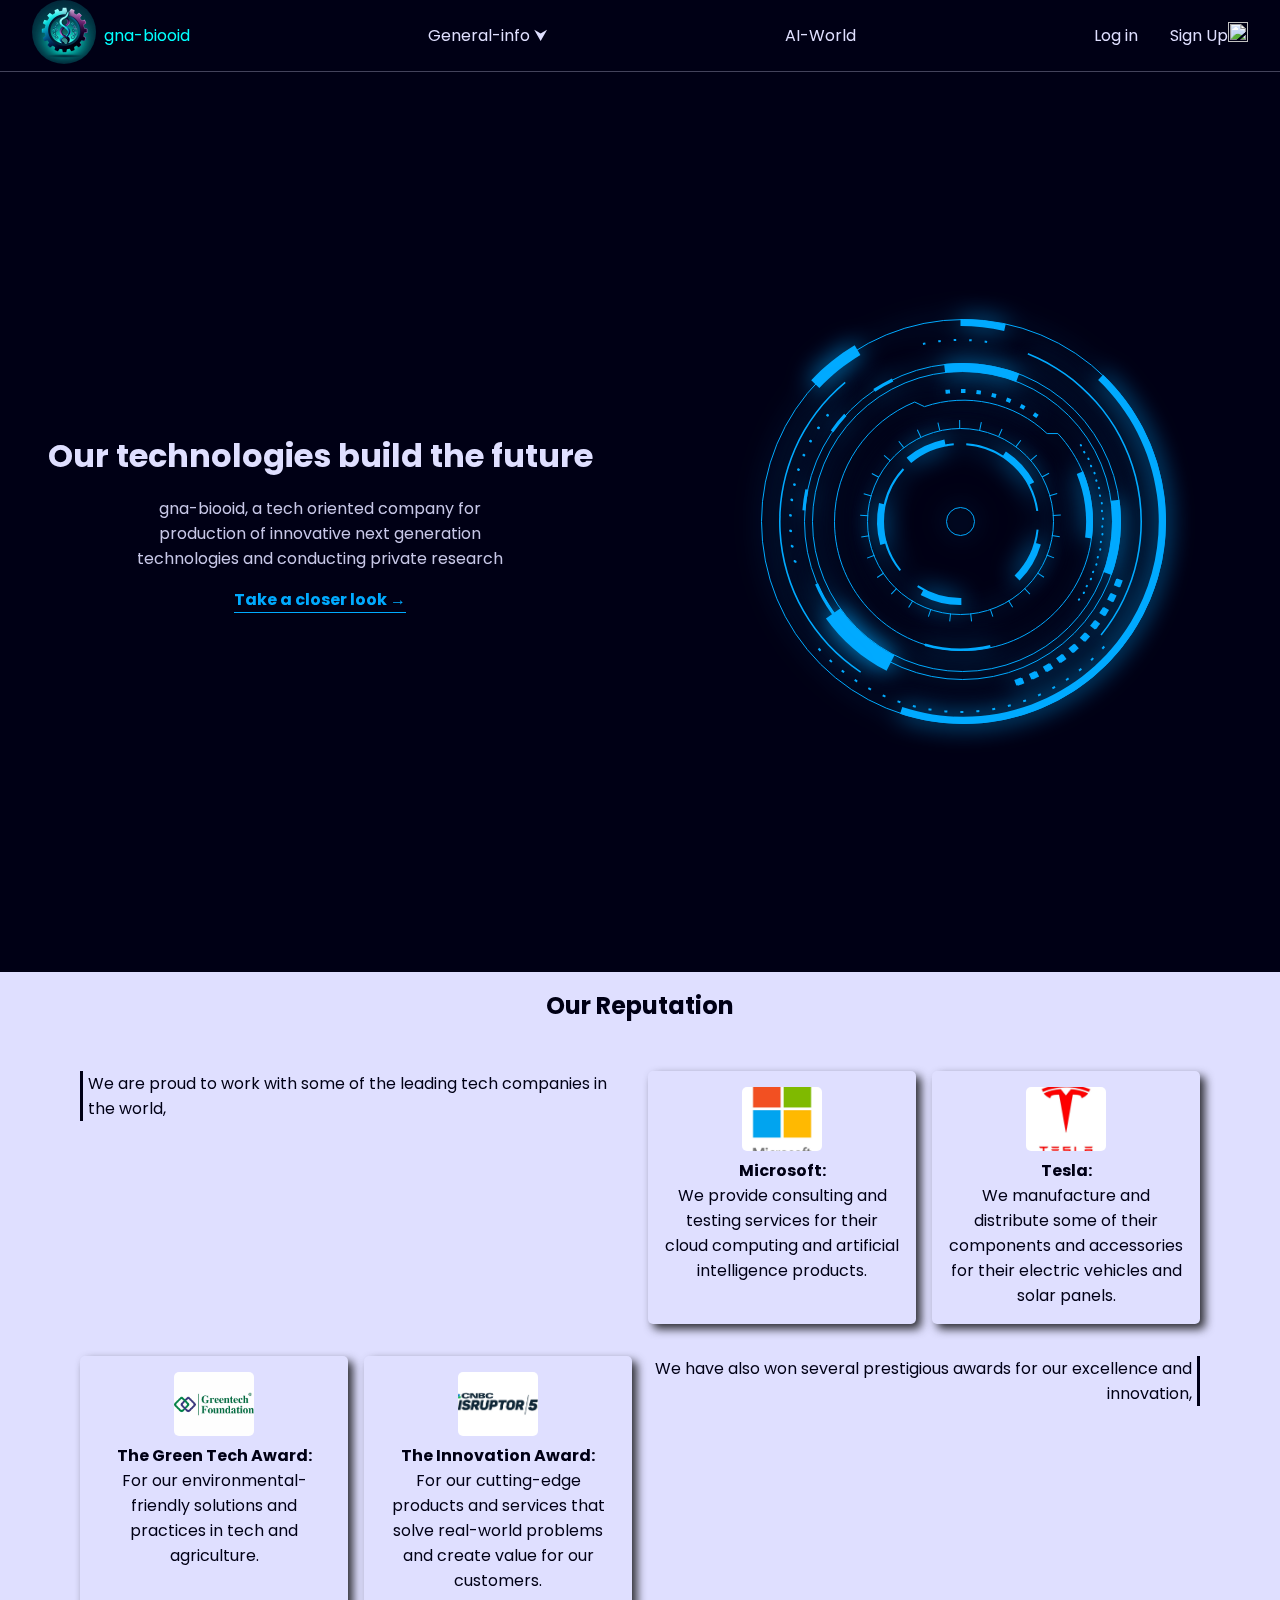
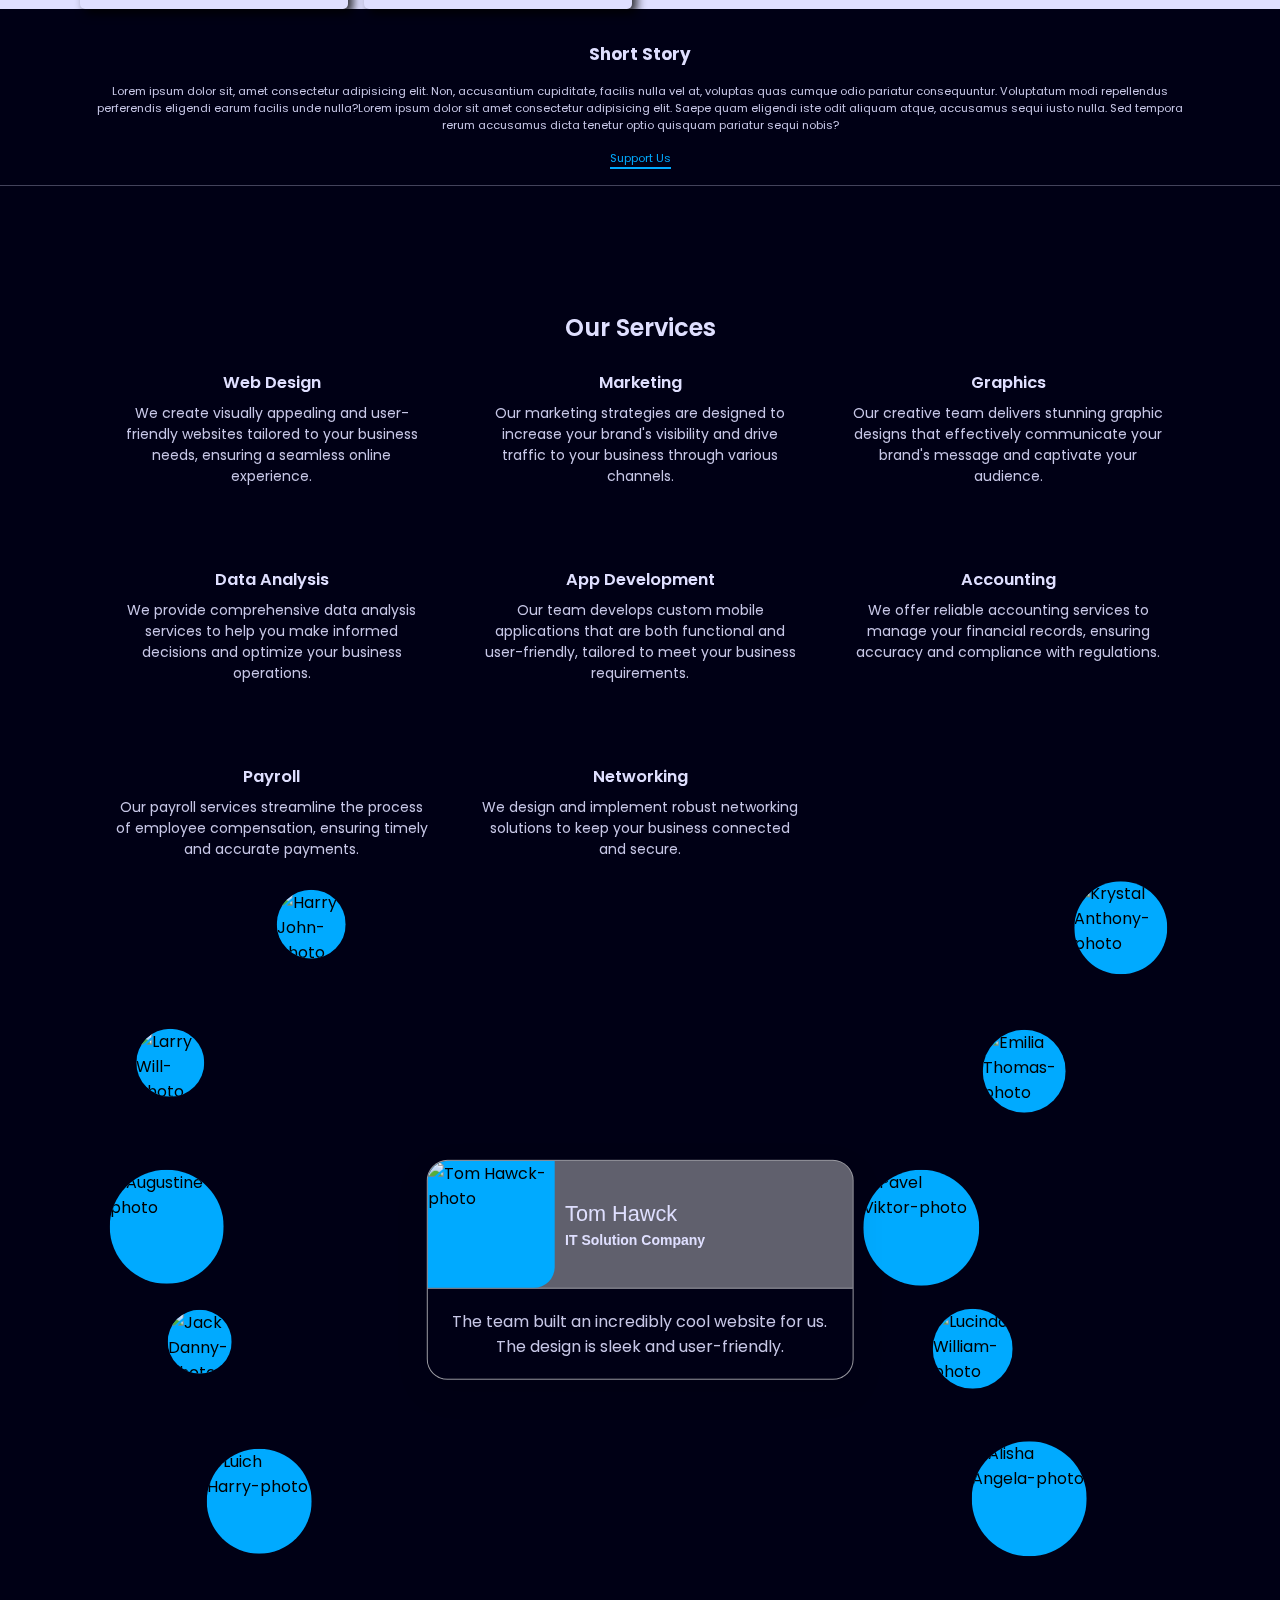
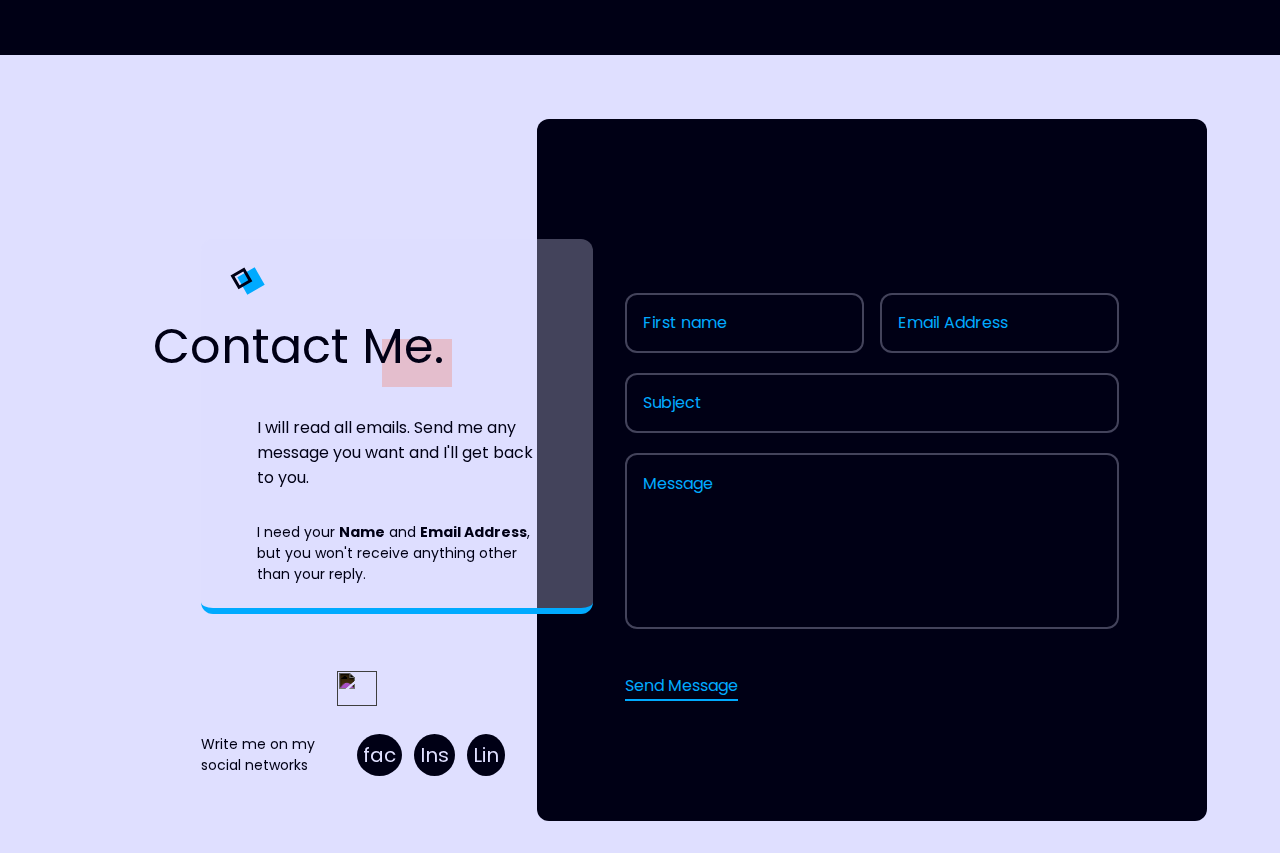
==== frontEnd/mainSection/index.html @ f303644c "Changes folder structure and improve UI" ====
<!DOCTYPE html>
<html lang="en">
  <head>
    <meta charset="UTF-8" />
    <meta name="viewport" content="width=device-width, initial-scale=1.0" />
    <title>gna-biooid</title>

    <link rel="stylesheet" href="main.css" />
    <link rel="stylesheet" href="./css/navBar.css" />
    <link rel="stylesheet" href="./css/secondNav.css" />
    <link rel="stylesheet" href="./css/heroSection.css" />
    <link rel="stylesheet" href="./css/services.css" />
    <link rel="stylesheet" href="./css/contact.css" />

    <link rel="preconnect" href="https://fonts.googleapis.com" />
    <link rel="preconnect" href="https://fonts.gstatic.com" crossorigin />
    <link
      href="https://fonts.googleapis.com/css2?family=Poppins:ital,wght@0,100;0,200;0,300;0,400;0,500;0,600;0,700;0,800;0,900;1,100;1,200;1,300;1,400;1,500;1,600;1,700;1,800;1,900&display=swap"
      rel="stylesheet"
    />
    <script
      src="https://kit.fontawesome.com/4a84b69586.js"
      crossorigin="anonymous"
    ></script>

    <script
      type="text/javascript"
      src="https://cdn.jsdelivr.net/npm/@emailjs/browser@4/dist/email.min.js"
    ></script>
    <script type="text/javascript">
      (function () {
        emailjs.init({
          publicKey: "9g6BLN4821AR6_IYg",
        });
      })();
    </script>
  </head>

  <body>
    <header id="header-container">
      <div class="xi-logo-container">
        <a href="#">
          <img src="images/xi-biooid.jpg" alt="logo" />
        </a>
        <span>gna-biooid</span>
      </div>

      <nav class="main-nav">
        <ul>
          <li class="main-menu">
            <a href="#">General-info &#11167;</a>
            <ul class="sub-menu">
              <li><a href="#">Submenu 1</a></li>
              <li><a href="#">Submenu 2</a></li>
              <li><a href="#">Submenu 3</a></li>
            </ul>
          </li>
        </ul>
      </nav>
      <nav>
        <ul>
          <li><a href="../aiSection/ai.html">AI-World</a></li>
        </ul>
      </nav>

      <div class="header-form">
        <ul>
          <li><a href="">Log in</a></li>
          <li><a href="">Sign Up</a></li>
        </ul>
        <div><img src="" alt="" /></div>
      </div>
    </header>

    <header id="mobile-header-container">
      <div id="overlay">
        <div class="mobile-form">
          <a href="#">Log in</a>
          <a href="#">Sign up</a>
        </div>
        <div class="mobile-menu">
          <a href="#">Link3</a>
          <a href="#">Link4</a>
          <a href="#">Link4</a>
          <a href="#">Link4</a>
          <a href="#">Link4</a>
        </div>
      </div>
      <div class="nav">
        <div class="xi-logo-container">
          <a href="#">
            <img src="images/xi-biooid.jpg" alt="logo" />
          </a>
          <span>gna-biooid</span>
        </div>
        <div id="hamburger">
          <div></div>
        </div>
      </div>
    </header>

    <main id="main-container">
      <section class="hero-section">
        <section class="hero-text-content">
          <h1>Our technologies <span>build</span> the future</h1>
          <p>
            <span>gna-biooid,</span> a tech oriented company for production of
            innovative next generation technologies and conducting private
            research
          </p>
          <a href="">Take a closer look &#8594;</a>
        </section>
        <div class="hero-svg-container">
          <div class="svg-frame">
            <!--base-->
            <svg class="first-svg">
              <g id="big-outter">
                <g id="squares">
                  <path
                    id="Ellipse 25"
                    d="M383.931 285.267C374.922 309.242 360.656 330.88 342.188 348.583C323.72 366.285 301.522 379.599 277.234 387.541L277 386.821C301.181 378.915 323.28 365.659 341.667 348.035C360.053 330.411 374.255 308.869 383.225 285L383.931 285.267Z"
                    stroke="#00AAFF"
                    stroke-width="6"
                    stroke-linecap="square"
                    stroke-dasharray="1 15"
                  />
                </g>
                <g id="bottom-dots">
                  <path
                    id="Ellipse 22"
                    d="M368.63 350.215C350.6 370.742 328.367 387.15 303.437 398.328C278.508 409.505 251.466 415.189 224.146 414.995C196.827 414.801 169.868 408.733 145.1 397.202C120.332 385.672 98.3341 368.949 80.5984 348.168"
                    stroke="#00AAFF"
                    stroke-width="2"
                    stroke-linecap="square"
                    stroke-dasharray="1 15"
                  />
                  <path
                    id="Ellipse 21"
                    d="M345.779 148.085C360.806 171.738 368.526 199.298 367.972 227.315C367.419 255.333 358.616 282.566 342.666 305.607L342.147 305.248C358.027 282.309 366.79 255.197 367.341 227.303C367.893 199.409 360.207 171.972 345.246 148.423L345.779 148.085Z"
                    stroke="#00AAFF"
                    stroke-width="2"
                    stroke-linecap="round"
                    stroke-linejoin="round"
                    stroke-dasharray="0.5 15"
                  />
                </g>
                <g id="top-dots">
                  <path
                    id="Ellipse 20"
                    d="M92.4362 117.897C75.3686 139.201 63.6658 164.291 58.3117 191.059C52.9576 217.826 54.1089 245.488 61.6686 271.718L62.394 271.509C54.8677 245.395 53.7216 217.856 59.0519 191.207C64.3823 164.558 76.0333 139.578 93.0253 118.369L92.4362 117.897Z"
                    stroke="#00AAFF"
                    stroke-width="2"
                    stroke-linecap="round"
                    stroke-linejoin="round"
                    stroke-dasharray="0.5 15"
                  />
                  <path
                    id="Ellipse 23"
                    d="M251.126 44.8182C226.015 41.2368 200.432 42.9587 176.027 49.8728"
                    stroke="#00AAFF"
                    stroke-width="2"
                    stroke-linecap="square"
                    stroke-dasharray="0.5 15"
                  />
                  <path
                    id="Ellipse 24"
                    d="M300.89 118.301C274.736 99.5021 242.549 91.1476 210.597 94.8638"
                    stroke="#00AAFF"
                    stroke-width="4"
                    stroke-linecap="square"
                    stroke-dasharray="0.5 15"
                  />
                </g>
                <g id="Ellipse 12">
                  <mask id="path-20-inside-6_115_2" fill="white">
                    <path
                      d="M225.5 22C240.73 22 255.911 23.7181 270.755 27.1217L269.171 34.0299C254.846 30.7455 240.197 29.0875 225.5 29.0875L225.5 22Z"
                    />
                  </mask>
                  <path
                    d="M225.5 22C240.73 22 255.911 23.7181 270.755 27.1217L269.171 34.0299C254.846 30.7455 240.197 29.0875 225.5 29.0875L225.5 22Z"
                    stroke="#00AAFF"
                    stroke-width="8"
                    mask="url(#path-20-inside-6_115_2)"
                  />
                </g>
                <g id="Ellipse 11">
                  <mask id="path-21-inside-7_115_2" fill="white">
                    <path
                      d="M76.2195 83.2711C89.0537 69.7053 103.677 57.9521 119.686 48.3363L125.449 57.9312C110.312 67.0233 96.4854 78.1363 84.3502 90.9633L76.2195 83.2711Z"
                    />
                  </mask>
                  <path
                    d="M76.2195 83.2711C89.0537 69.7053 103.677 57.9521 119.686 48.3363L125.449 57.9312C110.312 67.0233 96.4854 78.1363 84.3502 90.9633L76.2195 83.2711Z"
                    fill="#00AAFF"
                    stroke="#00AAFF"
                    stroke-width="8"
                    mask="url(#path-21-inside-7_115_2)"
                  />
                </g>
              </g>
              <circle
                id="base"
                cx="228.5"
                cy="224.5"
                r="202"
                stroke="#00AAFF"
              />
              <mask id="path-2-inside-1_115_2" fill="white">
                <path
                  d="M165.046 416.801C208.726 431.214 256.011 430.328 299.119 414.287C342.228 398.247 378.591 368.008 402.224 328.548C425.858 289.088 435.354 242.758 429.149 197.183C422.944 151.607 401.408 109.502 368.086 77.7961L363.102 83.0341C395.235 113.608 416.001 154.21 421.985 198.158C427.968 242.106 418.811 286.782 396.022 324.833C373.232 362.884 338.167 392.043 296.598 407.511C255.028 422.979 209.432 423.834 167.312 409.935L165.046 416.801Z"
                />
              </mask>
              <path
                d="M165.046 416.801C208.726 431.214 256.011 430.328 299.119 414.287C342.228 398.247 378.591 368.008 402.224 328.548C425.858 289.088 435.354 242.758 429.149 197.183C422.944 151.607 401.408 109.502 368.086 77.7961L363.102 83.0341C395.235 113.608 416.001 154.21 421.985 198.158C427.968 242.106 418.811 286.782 396.022 324.833C373.232 362.884 338.167 392.043 296.598 407.511C255.028 422.979 209.432 423.834 167.312 409.935L165.046 416.801Z"
                stroke="#00AAFF"
                stroke-width="8"
                mask="url(#path-2-inside-1_115_2)"
              />
            </svg>

            <!--big centro-->
            <svg class="second-svg">
              <g id="big-centro">
                <circle
                  id="Ellipse 19"
                  cx="227.5"
                  cy="224.5"
                  r="158"
                  stroke="#00AAFF"
                />
                <g id="Ellipse 29">
                  <mask id="path-23-inside-8_115_2" fill="white">
                    <path
                      d="M70.3243 192.208C68.873 199.183 67.8935 206.247 67.3925 213.352L70.5546 213.575C71.0456 206.612 72.0055 199.689 73.4278 192.854L70.3243 192.208Z"
                    />
                  </mask>
                  <path
                    d="M70.3243 192.208C68.873 199.183 67.8935 206.247 67.3925 213.352L70.5546 213.575C71.0456 206.612 72.0055 199.689 73.4278 192.854L70.3243 192.208Z"
                    stroke="#00AAFF"
                    stroke-width="4"
                    mask="url(#path-23-inside-8_115_2)"
                  />
                </g>
                <g id="Ellipse 48">
                  <mask id="path-24-inside-9_115_2" fill="white">
                    <path
                      d="M109.166 116.849C104.328 122.078 99.8478 127.626 95.756 133.457L98.3509 135.278C102.361 129.564 106.751 124.126 111.493 119.002L109.166 116.849Z"
                    />
                  </mask>
                  <path
                    d="M109.166 116.849C104.328 122.078 99.8478 127.626 95.756 133.457L98.3509 135.278C102.361 129.564 106.751 124.126 111.493 119.002L109.166 116.849Z"
                    stroke="#00AAFF"
                    stroke-width="4"
                    mask="url(#path-24-inside-9_115_2)"
                  />
                </g>
                <g id="Ellipse 49">
                  <mask id="path-25-inside-10_115_2" fill="white">
                    <path
                      d="M156.914 81.6077C150.492 84.6902 144.285 88.2021 138.335 92.1196L140.079 94.7672C145.909 90.9281 151.992 87.4864 158.286 84.4655L156.914 81.6077Z"
                    />
                  </mask>
                  <path
                    d="M156.914 81.6077C150.492 84.6902 144.285 88.2021 138.335 92.1196L140.079 94.7672C145.909 90.9281 151.992 87.4864 158.286 84.4655L156.914 81.6077Z"
                    stroke="#00AAFF"
                    stroke-width="4"
                    mask="url(#path-25-inside-10_115_2)"
                  />
                </g>
                <g id="Ellipse 30">
                  <mask id="path-26-inside-11_115_2" fill="white">
                    <path
                      d="M80.0639 287.513C88.7706 307.608 101.547 325.681 117.588 340.592L119.747 338.27C104.026 323.658 91.5052 305.946 82.9726 286.252L80.0639 287.513Z"
                    />
                  </mask>
                  <path
                    d="M80.0639 287.513C88.7706 307.608 101.547 325.681 117.588 340.592L119.747 338.27C104.026 323.658 91.5052 305.946 82.9726 286.252L80.0639 287.513Z"
                    stroke="#00AAFF"
                    stroke-width="4"
                    mask="url(#path-26-inside-11_115_2)"
                  />
                </g>
                <g id="Ellipse 38">
                  <mask id="path-27-inside-12_115_2" fill="white">
                    <path
                      d="M284.312 76.5318C260.377 67.3417 234.569 64.0954 209.103 67.0713L210.125 75.8204C234.176 73.0099 258.55 76.0758 281.155 84.7552L284.312 76.5318Z"
                    />
                  </mask>
                  <path
                    d="M284.312 76.5318C260.377 67.3417 234.569 64.0954 209.103 67.0713L210.125 75.8204C234.176 73.0099 258.55 76.0758 281.155 84.7552L284.312 76.5318Z"
                    fill="#00AAFF"
                    stroke="#00AAFF"
                    stroke-width="4"
                    mask="url(#path-27-inside-12_115_2)"
                  />
                </g>
                <g id="Ellipse 46">
                  <mask id="path-28-inside-13_115_2" fill="white">
                    <path
                      d="M376.684 278.04C385.344 253.908 388.021 228.035 384.485 202.64L375.761 203.855C379.1 227.838 376.572 252.273 368.393 275.064L376.684 278.04Z"
                    />
                  </mask>
                  <path
                    d="M376.684 278.04C385.344 253.908 388.021 228.035 384.485 202.64L375.761 203.855C379.1 227.838 376.572 252.273 368.393 275.064L376.684 278.04Z"
                    fill="#00AAFF"
                    stroke="#00AAFF"
                    stroke-width="4"
                    mask="url(#path-28-inside-13_115_2)"
                  />
                </g>
                <g id="Ellipse 47">
                  <mask id="path-29-inside-14_115_2" fill="white">
                    <path
                      d="M90.923 321.469C106.609 343.562 127.42 361.52 151.572 373.802L159.476 358.26C137.838 347.256 119.194 331.168 105.141 311.375L90.923 321.469Z"
                    />
                  </mask>
                  <path
                    d="M90.923 321.469C106.609 343.562 127.42 361.52 151.572 373.802L159.476 358.26C137.838 347.256 119.194 331.168 105.141 311.375L90.923 321.469Z"
                    fill="#00AAFF"
                    stroke="#00AAFF"
                    stroke-width="4"
                    mask="url(#path-29-inside-14_115_2)"
                  />
                </g>
                <circle
                  id="Ellipse 44"
                  cx="227.5"
                  cy="224.5"
                  r="150"
                  stroke="#00AAFF"
                />
              </g>
            </svg>

            <!--solo lines-->
            <svg class="third-svg">
              <g id="solo-lines">
                <g id="left-line">
                  <mask id="path-18-inside-4_115_2" fill="white">
                    <path
                      d="M109.714 84.729C87.8988 102.801 70.6164 125.728 59.2501 151.677C47.8838 177.625 42.7493 205.874 44.2574 234.162C45.7655 262.451 53.8744 289.994 67.9352 314.586C81.9959 339.179 101.618 360.139 125.231 375.789L126.101 374.477C102.693 358.963 83.2407 338.185 69.3019 313.805C55.3631 289.426 47.3245 262.122 45.8294 234.079C44.3344 206.036 49.4244 178.032 60.6921 152.308C71.9598 126.585 89.0923 103.856 110.719 85.9413L109.714 84.729Z"
                    />
                  </mask>
                  <path
                    d="M109.714 84.729C87.8988 102.801 70.6164 125.728 59.2501 151.677C47.8838 177.625 42.7493 205.874 44.2574 234.162C45.7655 262.451 53.8744 289.994 67.9352 314.586C81.9959 339.179 101.618 360.139 125.231 375.789L126.101 374.477C102.693 358.963 83.2407 338.185 69.3019 313.805C55.3631 289.426 47.3245 262.122 45.8294 234.079C44.3344 206.036 49.4244 178.032 60.6921 152.308C71.9598 126.585 89.0923 103.856 110.719 85.9413L109.714 84.729Z"
                    stroke="#00AAFF"
                    stroke-width="2"
                    mask="url(#path-18-inside-4_115_2)"
                  />
                </g>
                <g id="right-line">
                  <mask id="path-19-inside-5_115_2" fill="white">
                    <path
                      d="M293.127 56.0696C319.474 66.6482 342.971 83.2599 361.731 104.57C380.491 125.88 393.99 151.293 401.144 178.768C408.298 206.243 408.906 235.013 402.92 262.766C396.935 290.518 384.522 316.48 366.68 338.564L365.455 337.574C383.143 315.682 395.448 289.946 401.381 262.434C407.315 234.922 406.712 206.401 399.621 179.165C392.529 151.928 379.147 126.735 360.55 105.61C341.952 84.485 318.659 68.0173 292.541 57.5306L293.127 56.0696Z"
                    />
                  </mask>
                  <path
                    d="M293.127 56.0696C319.474 66.6482 342.971 83.2599 361.731 104.57C380.491 125.88 393.99 151.293 401.144 178.768C408.298 206.243 408.906 235.013 402.92 262.766C396.935 290.518 384.522 316.48 366.68 338.564L365.455 337.574C383.143 315.682 395.448 289.946 401.381 262.434C407.315 234.922 406.712 206.401 399.621 179.165C392.529 151.928 379.147 126.735 360.55 105.61C341.952 84.485 318.659 68.0173 292.541 57.5306L293.127 56.0696Z"
                    stroke="#00AAFF"
                    stroke-width="2"
                    mask="url(#path-19-inside-5_115_2)"
                  />
                </g>
              </g>
            </svg>

            <!--outter center-->
            <svg class="fourth-svg">
              <g id="outter-center">
                <g id="Ellipse 33">
                  <mask id="path-13-inside-2_115_2" fill="white">
                    <path
                      d="M189.514 348.899C211.061 355.133 233.858 355.662 255.672 350.436L255.068 347.917C233.691 353.039 211.35 352.52 190.233 346.411L189.514 348.899Z"
                    />
                  </mask>
                  <path
                    d="M189.514 348.899C211.061 355.133 233.858 355.662 255.672 350.436L255.068 347.917C233.691 353.039 211.35 352.52 190.233 346.411L189.514 348.899Z"
                    stroke="#00AAFF"
                    stroke-width="4"
                    mask="url(#path-13-inside-2_115_2)"
                  />
                </g>
                <g id="Ellipse 34">
                  <mask id="path-14-inside-3_115_2" fill="white">
                    <path
                      d="M356.914 241.429C359.846 218.667 356.816 195.533 348.12 174.294L341.756 176.899C350.001 197.036 352.874 218.969 350.094 240.551L356.914 241.429Z"
                    />
                  </mask>
                  <path
                    d="M356.914 241.429C359.846 218.667 356.816 195.533 348.12 174.294L341.756 176.899C350.001 197.036 352.874 218.969 350.094 240.551L356.914 241.429Z"
                    fill="#00AAFF"
                    stroke="#00AAFF"
                    stroke-width="4"
                    mask="url(#path-14-inside-3_115_2)"
                  />
                </g>
                <path
                  id="Subtract"
                  d="M189.25 109.57L189.432 109.657L189.624 109.592C210.524 102.521 232.956 101.284 254.506 106.014C276.057 110.744 295.909 121.262 311.926 136.436L312.071 136.573H312.27H322.893C344.364 159.613 357.5 190.522 357.5 224.5C357.5 295.745 299.745 353.5 228.5 353.5C157.255 353.5 99.5 295.745 99.5 224.5C99.5 170.522 132.653 124.286 179.708 105.046L189.25 109.57Z"
                  stroke="#00AAFF"
                />
              </g>
            </svg>

            <!--center lines-->
            <svg class="fifth-svg">
              <g id="center-lines">
                <circle
                  id="Ellipse 36"
                  cx="225.5"
                  cy="224.5"
                  r="93"
                  stroke="#00AAFF"
                />
                <path
                  id="Ellipse 45"
                  d="M152.445 160.624C135.723 180.1 127.383 205.455 129.26 231.112C131.136 256.768 143.075 280.625 162.451 297.433C181.826 314.242 207.05 322.625 232.575 320.739C258.099 318.853 281.833 306.852 298.555 287.376C315.277 267.9 323.617 242.545 321.74 216.888C319.864 191.232 307.925 167.375 288.549 150.567C269.174 133.758 243.95 125.375 218.425 127.261C192.901 129.147 169.167 141.148 152.445 160.624L152.445 160.624Z"
                  stroke="#00AAFF"
                  stroke-width="8"
                  stroke-dasharray="1 20"
                />
              </g>
            </svg>

            <!--center-->
            <svg class="sixth-svg">
              <g id="center">
                <path
                  id="center_2"
                  d="M173.051 160.818C183.357 152.33 195.57 146.47 208.64 143.741L209.406 147.646L209.598 148.626L210.579 148.435C213.252 147.913 215.974 147.53 218.739 147.291C202.333 148.709 187.389 155.238 175.508 165.278L176.271 164.633L175.626 163.869L173.051 160.818ZM268.968 159.114L271.131 155.768C282.255 163.153 291.42 173.128 297.84 184.836L294.328 186.706L293.445 187.177L293.916 188.06C298.136 195.966 301.026 204.69 302.286 213.934C297.387 178 267.858 149.902 231.266 147.211C244.593 148.191 256.981 152.541 267.584 159.411L268.424 159.955L268.968 159.114ZM300.731 247.009L304.553 248.1C300.733 260.894 293.865 272.57 284.539 282.125L281.715 279.301L281.008 278.594L280.301 279.301C292.512 267.089 300.668 250.821 302.572 232.692C302.101 237.178 301.247 241.55 300.044 245.774L299.77 246.735L300.731 247.009ZM225.346 303.006L225.389 307C212.037 306.982 198.888 303.723 187.073 297.504L188.969 294.006L189.445 293.128L188.567 292.651C186.556 291.559 184.599 290.38 182.7 289.12C194.964 297.259 209.678 302 225.5 302C225.779 302 226.057 301.998 226.335 301.996L225.335 302.006L225.346 303.006ZM149.854 245.575L146.04 246.69C142.449 233.83 142.033 220.29 144.827 207.234L148.705 208.113L149.682 208.335L149.902 207.358C152.935 193.924 159.459 181.81 168.471 172.022C155.761 185.826 148 204.257 148 224.5C148 242.991 154.476 259.969 165.283 273.291C158.889 265.41 154.012 256.249 151.095 246.254L150.814 245.294L149.854 245.575Z"
                  fill="#00AAFF"
                  stroke="#00AAFF"
                  stroke-width="2"
                />
                <circle
                  id="dot"
                  cx="225.5"
                  cy="224.5"
                  r="14"
                  stroke="#00AAFF"
                />
              </g>
            </svg>
          </div>
        </div>
      </section>

      <section class="about-section">
        <section class="cards">
          <h2>Our Reputation</h2>
          <section class="cards-container1">
            <div class="title-descriptions t1">
              <p>
                We are proud to work with some of the leading tech companies in
                the world,
              </p>
            </div>
            <article class="companies">
              <div>
                <img src="images/ms.png" alt="Microsoft logo" />
                <h4>Microsoft:</h4>
                <p>
                  We provide consulting and testing services for their cloud
                  computing and artificial intelligence products.
                </p>
              </div>

              <div>
                <img src="images/tesla.png" alt="Tesla logo" />
                <h4>Tesla:</h4>
                <p>
                  We manufacture and distribute some of their components and
                  accessories for their electric vehicles and solar panels.
                </p>
              </div>
            </article>
          </section>

          <section class="cards-container2">
            <article class="awards">
              <div>
                <img src="images/green.png" alt="Green tech Award Logo" />
                <h4>The Green Tech Award:</h4>
                <p>
                  For our environmental-friendly solutions and practices in tech
                  and agriculture.
                </p>
              </div>
              <div>
                <img src="images/innovation.png" alt="Innovation Award Logo" />
                <h4>The Innovation Award:</h4>
                <p>
                  For our cutting-edge products and services that solve
                  real-world problems and create value for our customers.
                </p>
              </div>
            </article>
            <div class="title-descriptions t2">
              <p>
                We have also won several prestigious awards for our excellence
                and innovation,
              </p>
            </div>
          </section>
        </section>

        <section class="story">
          <div class="story-text-content">
            <h2>Short Story</h2>
            <p>
              Lorem ipsum dolor sit, amet consectetur adipisicing elit. Non,
              accusantium cupiditate, facilis nulla vel at, voluptas quas cumque
              odio pariatur consequuntur. Voluptatum modi repellendus
              perferendis eligendi earum facilis unde nulla?Lorem ipsum dolor
              sit amet consectetur adipisicing elit. Saepe quam eligendi iste
              odit aliquam atque, accusamus sequi iusto nulla. Sed tempora rerum
              accusamus dicta tenetur optio quisquam pariatur sequi nobis?
            </p>
            <a href="">Support Us</a>
          </div>
        </section>

        <section class="services-section">
          <section class="soft-services">
            <div class="services-container">
              <h2>Our Services</h2>
              <div class="row">
                <div class="service">
                  <i class="fas fa-laptop-code"></i>
                  <h3>Web Design</h3>
                  <p>
                    We create visually appealing and user-friendly websites
                    tailored to your business needs, ensuring a seamless online
                    experience.
                  </p>
                </div>
                <div class="service">
                  <i class="fas fa-chart-line"></i>
                  <h3>Marketing</h3>
                  <p>
                    Our marketing strategies are designed to increase your
                    brand's visibility and drive traffic to your business
                    through various channels.
                  </p>
                </div>
                <div class="service">
                  <i class="fab fa-sketch"></i>
                  <h3>Graphics</h3>
                  <p>
                    Our creative team delivers stunning graphic designs that
                    effectively communicate your brand's message and captivate
                    your audience.
                  </p>
                </div>
                <div class="service">
                  <i class="fas fa-database"></i>
                  <h3>Data Analysis</h3>
                  <p>
                    We provide comprehensive data analysis services to help you
                    make informed decisions and optimize your business
                    operations.
                  </p>
                </div>
                <div class="service">
                  <i class="fas fa-mobile-alt"></i>
                  <h3>App Development</h3>
                  <p>
                    Our team develops custom mobile applications that are both
                    functional and user-friendly, tailored to meet your business
                    requirements.
                  </p>
                </div>
                <div class="service">
                  <i class="fas fa-file-invoice"></i>
                  <h3>Accounting</h3>
                  <p>
                    We offer reliable accounting services to manage your
                    financial records, ensuring accuracy and compliance with
                    regulations.
                  </p>
                </div>
                <div class="service">
                  <i class="fas fa-money-check-alt"></i>
                  <h3>Payroll</h3>
                  <p>
                    Our payroll services streamline the process of employee
                    compensation, ensuring timely and accurate payments.
                  </p>
                </div>
                <div class="service">
                  <i class="fas fa-network-wired"></i>
                  <h3>Networking</h3>
                  <p>
                    We design and implement robust networking solutions to keep
                    your business connected and secure.
                  </p>
                </div>
              </div>
            </div>
          </section>

          <section class="review-container">
            <div class="bg"></div>
            <div class="wrapper" id="wrapper">
              <div class="quote-row">
                <div class="quote-column col-active show">
                  <div class="col-inner">
                    <div class="author-meta">
                      <div class="box-image-inner image-cover">
                        <img
                          src="https://images.unsplash.com/photo-1514222709107-a180c68d72b4?ixlib=rb-4.0.3&ixid=MnwxMjA3fDB8MHxzZWFyY2h8MTQzfHxwZW9wbGV8ZW58MHx8MHx8&auto=format&fit=crop&w=500&q=60"
                          alt="Tom Hawck-photo"
                        />
                      </div>
                      <div class="author-info">
                        <div class="author-name">
                          <p class="person-name">Tom Hawck</p>
                        </div>
                        <div class="author-status">
                          <p class="person-title">IT Solution Company</p>
                        </div>
                      </div>
                    </div>
                    <div class="quote-wrapper">
                      <div class="quote-symbol">❛</div>
                      <div class="box-text-inner">
                        <p>
                          The team built an incredibly cool website for us. The
                          design is sleek and user-friendly.
                        </p>
                      </div>
                      <div class="quote-symbol">❜</div>
                    </div>
                  </div>
                </div>
                <div class="quote-column">
                  <div class="col-inner">
                    <div class="author-meta">
                      <div class="box-image-inner image-cover">
                        <img
                          src="https://images.unsplash.com/photo-1524504388940-b1c1722653e1?ixlib=rb-4.0.3&ixid=MnwxMjA3fDB8MHxwaG90by1wYWdlfHx8fGVufDB8fHx8&auto=format&fit=crop&w=687&q=80"
                          alt="Harry John-photo"
                        />
                      </div>
                      <div class="author-info">
                        <div class="author-name">
                          <p class="person-name">Harry John</p>
                        </div>
                        <div class="author-status">
                          <p class="person-title">IT Solution Company</p>
                        </div>
                      </div>
                    </div>
                    <div class="quote-wrapper">
                      <div class="quote-symbol">❛</div>
                      <div class="box-text-inner">
                        <p>
                          They greatly improved our SEO, driving more traffic
                          and increasing our visibility online.
                        </p>
                      </div>
                      <div class="quote-symbol">❜</div>
                    </div>
                  </div>
                </div>
                <div class="quote-column">
                  <div class="col-inner">
                    <div class="author-meta">
                      <div class="box-image-inner image-cover">
                        <img
                          src="https://images.unsplash.com/photo-1488426862026-3ee34a7d66df?ixlib=rb-4.0.3&ixid=MnwxMjA3fDB8MHxwaG90by1wYWdlfHx8fGVufDB8fHx8&auto=format&fit=crop&w=687&q=80"
                          alt="Larry Will-photo"
                        />
                      </div>
                      <div class="author-info">
                        <div class="author-name">
                          <p class="person-name">Larry Will</p>
                        </div>
                        <div class="author-status">
                          <p class="person-title">IT Solution Company</p>
                        </div>
                      </div>
                    </div>
                    <div class="quote-wrapper">
                      <div class="quote-symbol">❛</div>
                      <div class="box-text-inner">
                        <p>
                          We were impressed with their fast backend web
                          services, which boosted our site's performance.
                        </p>
                      </div>
                      <div class="quote-symbol">❜</div>
                    </div>
                  </div>
                </div>
                <div class="quote-column">
                  <div class="col-inner">
                    <div class="author-meta">
                      <div class="box-image-inner image-cover">
                        <img
                          src="https://images.unsplash.com/photo-1463453091185-61582044d556?ixlib=rb-4.0.3&ixid=MnwxMjA3fDB8MHxwaG90by1wYWdlfHx8fGVufDB8fHx8&auto=format&fit=crop&w=1170&q=80"
                          alt="Augustine-photo"
                        />
                      </div>
                      <div class="author-info">
                        <div class="author-name">
                          <p class="person-name">Augustine</p>
                        </div>
                        <div class="author-status">
                          <p class="person-title">IT Solution Company</p>
                        </div>
                      </div>
                    </div>
                    <div class="quote-wrapper">
                      <div class="quote-symbol">❛</div>
                      <div class="box-text-inner">
                        <p>
                          Their innovative solutions and dedication to quality
                          have made a significant impact on our business.
                        </p>
                      </div>
                      <div class="quote-symbol">❜</div>
                    </div>
                  </div>
                </div>
                <div class="quote-column">
                  <div class="col-inner">
                    <div class="author-meta">
                      <div class="box-image-inner image-cover">
                        <img
                          src="https://images.unsplash.com/photo-1580489944761-15a19d654956?ixlib=rb-4.0.3&ixid=MnwxMjA3fDB8MHxzZWFyY2h8NDZ8fHBlb3BsZXxlbnwwfHwwfHw%3D&auto=format&fit=crop&w=500&q=60"
                          alt="Jack Danny-photo"
                        />
                      </div>
                      <div class="author-info">
                        <div class="author-name">
                          <p class="person-name">Jack Danny</p>
                        </div>
                        <div class="author-status">
                          <p class="person-title">IT Solution Company</p>
                        </div>
                      </div>
                    </div>
                    <div class="quote-wrapper">
                      <div class="quote-symbol">❛</div>
                      <div class="box-text-inner">
                        <p>
                          The team provided exceptional support and
                          customization options for our website needs.
                        </p>
                      </div>
                      <div class="quote-symbol">❜</div>
                    </div>
                  </div>
                </div>
                <div class="quote-column">
                  <div class="col-inner">
                    <div class="author-meta">
                      <div class="box-image-inner image-cover">
                        <img
                          src="https://images.unsplash.com/photo-1504439904031-93ded9f93e4e?ixlib=rb-4.0.3&ixid=MnwxMjA3fDB8MHxwaG90by1wYWdlfHx8fGVufDB8fHx8&auto=format&fit=crop&w=500&q=60"
                          alt="Luich Harry-photo"
                        />
                      </div>
                      <div class="author-info">
                        <div class="author-name">
                          <p class="person-name">Luich Harry</p>
                        </div>
                        <div class="author-status">
                          <p class="person-title">IT Solution Company</p>
                        </div>
                      </div>
                    </div>
                    <div class="quote-wrapper">
                      <div class="quote-symbol">❛</div>
                      <div class="box-text-inner">
                        <p>
                          Our new website is not only visually stunning but also
                          highly functional thanks to their expertise.
                        </p>
                      </div>
                      <div class="quote-symbol">❜</div>
                    </div>
                  </div>
                </div>
                <div class="quote-column">
                  <div class="col-inner">
                    <div class="author-meta">
                      <div class="box-image-inner image-cover">
                        <img
                          src="https://images.unsplash.com/photo-1474176857210-7287d38d27c6?ixlib=rb-4.0.3&ixid=MnwxMjA3fDB8MHxzZWFyY2h8MTA3fHxwZW9wbGV8ZW58MHx8MHx8&auto=format&fit=crop&w=500&q=60"
                          alt="Alisha Angela-photo"
                        />
                      </div>
                      <div class="author-info">
                        <div class="author-name">
                          <p class="person-name">Alisha Angela</p>
                        </div>
                        <div class="author-status">
                          <p class="person-title">IT Solution Company</p>
                        </div>
                      </div>
                    </div>
                    <div class="quote-wrapper">
                      <div class="quote-symbol">❛</div>
                      <div class="box-text-inner">
                        <p>
                          Their attention to detail and creativity exceeded our
                          expectations. Highly recommend!
                        </p>
                      </div>
                      <div class="quote-symbol">❜</div>
                    </div>
                  </div>
                </div>
                <div class="quote-column">
                  <div class="col-inner">
                    <div class="author-meta">
                      <div class="box-image-inner image-cover">
                        <img
                          src="https://images.unsplash.com/photo-1592621385612-4d7129426394?ixlib=rb-4.0.3&ixid=MnwxMjA3fDB8MHxzZWFyY2h8MTc0fHxwZW9wbGV8ZW58MHx8MHx8&auto=format&fit=crop&w=500&q=60"
                          alt="Lucinda William-photo"
                        />
                      </div>
                      <div class="author-info">
                        <div class="author-name">
                          <p class="person-name">Lucinda William</p>
                        </div>
                        <div class="author-status">
                          <p class="person-title">IT Solution Company</p>
                        </div>
                      </div>
                    </div>
                    <div class="quote-wrapper">
                      <div class="quote-symbol">❛</div>
                      <div class="box-text-inner">
                        <p>
                          Thanks to their SEO strategies, our website now ranks
                          higher and attracts more qualified leads.
                        </p>
                      </div>
                      <div class="quote-symbol">❜</div>
                    </div>
                  </div>
                </div>
                <div class="quote-column">
                  <div class="col-inner">
                    <div class="author-meta">
                      <div class="box-image-inner image-cover">
                        <img
                          src="https://images.unsplash.com/photo-1500246349680-dc8e2f6060dd?ixlib=rb-4.0.3&ixid=MnwxMjA3fDB8MHxzZWFyY2h8MjM5fHxwZW9wbGV8ZW58MHx8MHx8&auto=format&fit=crop&w=500&q=60"
                          alt="Pavel Viktor-photo"
                        />
                      </div>
                      <div class="author-info">
                        <div class="author-name">
                          <p class="person-name">Pavel Viktor</p>
                        </div>
                        <div class="author-status">
                          <p class="person-title">IT Solution Company</p>
                        </div>
                      </div>
                    </div>
                    <div class="quote-wrapper">
                      <div class="quote-symbol">❛</div>
                      <div class="box-text-inner">
                        <p>
                          We couldn't be happier with our new site. The backend
                          services are top-notch and reliable.
                        </p>
                      </div>
                      <div class="quote-symbol">❜</div>
                    </div>
                  </div>
                </div>
                <div class="quote-column">
                  <div class="col-inner">
                    <div class="author-meta">
                      <div class="box-image-inner image-cover">
                        <img
                          src="https://images.unsplash.com/photo-1531123897727-8f129e1688ce?ixlib=rb-4.0.3&ixid=MnwxMjA3fDB8MHxzZWFyY2h8Mjc1fHxwZW9wbGV8ZW58MHx8MHx8&auto=format&fit=crop&w=500&q=60"
                          alt="Emilia Thomas-photo"
                        />
                      </div>
                      <div class="author-info">
                        <div class="author-name">
                          <p class="person-name">Emilia Thomas</p>
                        </div>
                        <div class="author-status">
                          <p class="person-title">IT Solution Company</p>
                        </div>
                      </div>
                    </div>
                    <div class="quote-wrapper">
                      <div class="quote-symbol">❛</div>
                      <div class="box-text-inner">
                        <p>
                          Their team is highly skilled and professional. They
                          delivered everything on time and beyond expectations.
                        </p>
                      </div>
                      <div class="quote-symbol">❜</div>
                    </div>
                  </div>
                </div>
                <div class="quote-column">
                  <div class="col-inner">
                    <div class="author-meta">
                      <div class="box-image-inner image-cover">
                        <img
                          src="https://images.unsplash.com/photo-1519340243274-1b5a80a6f6e8?ixlib=rb-4.0.3&ixid=MnwxMjA3fDB8MHxzZWFyY2h8Mjc3fHxwZW9wbGV8ZW58MHx8MHx8&auto=format&fit=crop&w=500&q=60"
                          alt="Krystal Anthony-photo"
                        />
                      </div>
                      <div class="author-info">
                        <div class="author-name">
                          <p class="person-name">Krystal Anthony</p>
                        </div>
                        <div class="author-status">
                          <p class="person-title">IT Solution Company</p>
                        </div>
                      </div>
                    </div>
                    <div class="quote-wrapper">
                      <div class="quote-symbol">❛</div>
                      <div class="box-text-inner">
                        <p>
                          They provided us with scalable solutions that have
                          significantly boosted our business efficiency.
                        </p>
                      </div>
                      <div class="quote-symbol">❜</div>
                    </div>
                  </div>
                </div>
              </div>
            </div>
          </section>
        </section>
      </section>
      <!-- ======================================= Contact -->
      <section class="contact-section">
        <section class="contact section" id="contact">
          <div class="contact__container grid">
            <div class="contact__data">
              <h2 class="section__title-2">
                <span>Contact Me.</span>
              </h2>
              <p class="contact__description-1">
                I will read all emails. Send me any message you want and I'll
                get back to you.
              </p>
              <p class="contact__description-2">
                I need your <b>Name</b> and <b>Email Address</b>, but you won't
                receive anything other than your reply.
              </p>
              <div class="geometric-box"></div>
            </div>

            <div class="contact__mail">
              <h2 class="contact__title">Send Me A Message</h2>

              <form class="contact__form" id="contact-form">
                <div class="contact__group">
                  <div class="contact__box">
                    <input
                      type="text"
                      name="user_name"
                      class="contact__input"
                      id="name"
                      required
                      placeholder="First name"
                    />
                    <label for="name" class="contact__label">First Name</label>
                  </div>

                  <div class="contact__box">
                    <input
                      type="email"
                      name="user_email"
                      class="contact__input"
                      id="email"
                      required
                      placeholder="Email Address"
                    />
                    <label for="email" class="contact__label"
                      >Email Address</label
                    >
                  </div>
                </div>

                <div class="contact__box">
                  <input
                    type="text"
                    name="user_subject"
                    class="contact__input"
                    id="subject"
                    required
                    placeholder="Subject"
                  />
                  <label for="subject" class="contact__label">Subject</label>
                </div>

                <div class="contact__box contact__area">
                  <textarea
                    name="user_message"
                    id="message"
                    class="contact__input"
                    required
                    placeholder="Message"
                  ></textarea>
                  <label for="message" class="contact__label">Message</label>
                </div>

                <p class="contact__message" id="contact-message"></p>

                <button
                  type="button"
                  onclick="sendMail()"
                  class="contact__button button"
                >
                  <i class="ri-send-plane-line"></i> Send Message
                </button>
              </form>
            </div>

            <div class="contact__social">
              <img
                src="assets/img/curved-arrow.svg"
                alt=""
                class="contact__social-arrow"
              />

              <div class="contact__social-data">
                <div>
                  <p class="contact__social-description-2">
                    Write me on my social networks
                  </p>
                </div>

                <div class="contact__social-links">
                  <a
                    href="https://www.facebook.com/"
                    target="_blank"
                    class="contact__social-link"
                    rel="noopener"
                  >
                    <i class="ri-facebook-circle-line"></i>
                    <p>fac</p>
                  </a>

                  <a
                    href="https://www.instagram.com/"
                    target="_blank"
                    class="contact__social-link"
                    rel="noopener"
                  >
                    <i class="ri-instagram-line"></i>
                    <p>Ins</p>
                  </a>

                  <a
                    href="https://www.linkedin.com/"
                    target="_blank"
                    class="contact__social-link"
                    rel="noopener"
                  >
                    <i class="ri-linkedin-box-line">Lin</i>
                  </a>
                </div>
              </div>
            </div>
          </div>
        </section>
      </section>
    </main>

    <!-- <footer class="footer-section">
      <div class="container">
        <div class="footer-cta pt-5">
          <div class="row">
            <div class="col-xl-4 col-md-4 mb-30">
              <div class="single-cta">
                <i class="fas fa-map-marker-alt"></i>
                <div class="cta-text">
                  <h4>Find us</h4>
                  <span
                    >Akshya Nagar 1st Block 1st Cross, Rammurthy nagar,
                    Bangalore-560016
                  </span>
                </div>
              </div>
            </div>
            <div class="col-xl-4 col-md-4 mb-30">
              <div class="single-cta">
                <i class="fas fa-phone"></i>
                <div class="cta-text">
                  <h4>Call us</h4>
                  <span>+91 1234567890</span>
                </div>
              </div>
            </div>
            <div class="col-xl-4 col-md-4 mb-30">
              <div class="single-cta">
                <i class="far fa-envelope-open"></i>
                <div class="cta-text">
                  <h4>Mail us</h4>
                  <span>contact@gmail.com</span>
                </div>
              </div>
            </div>
          </div>
        </div>
        <div class="footer-content pt-5 pb-1">
          <div class="row">
            <div class="col-xl-4 col-lg-4 mb-50">
              <div class="footer-widget">
                <div class="footer-logo">
                  <a href="index.html"
                    ><img
                      src="./images/xi-biooid.jpg"
                      class="img-fluid"
                      alt="logo"
                  /></a>
                  <span>Aiworld-biooids</span>
                </div>
                <div class="footer-text">
                  <p>
                    Lorem Ipsum is simply dummy text of the printing and
                    typesetting industry. Lorem Ipsum has been the industry's
                    standard dummy text ever since the 1500s, when an unknown
                    printer took a galley of type and scrambled it to make a
                    type specimen book.
                  </p>
                </div>
                <div class="footer-social-icon">
                  <span>Follow us</span>
                  <ul class="social_icon">
                    <li>
                      <a href="#"><i class="fa-brands fa-facebook-f">f</i></a>
                    </li>
                    <li>
                      <a href="#"><i class="fa-brands fa-twitter">t</i></a>
                    </li>
                    <li>
                      <a href="#"><i class="fa-brands fa-instagram">i</i></a>
                    </li>
                    <li>
                      <a href="#"><i class="fa-brands fa-youtube">y</i></a>
                    </li>
                  </ul>
                </div>
              </div>
            </div>
            <div class="col-xl-4 col-lg-4 col-md-6 mb-30">
              <div class="footer-widget">
                <div class="footer-widget-heading">
                  <h3>Useful Links</h3>
                </div>
                <ul>
                  <li><a href="#">Our Team</a></li>
                  <li><a href="#">About Us</a></li>
                  <li><a href="#">Our Gallery</a></li>
                  <li><a href="#">Selection Process</a></li>
                  <li><a href="#">FAQ</a></li>
                  <li><a href="#">Sponsorship</a></li>
                  <li><a href="#">Our Policies</a></li>
                  <li><a href="#">Our Team</a></li>
                  <li><a href="#">Contact us</a></li>
                </ul>
              </div>
            </div>
            <div class="col-xl-4 col-lg-4 col-md-6 mb-50">
              <div class="footer-widget">
                <div class="footer-widget-heading">
                  <h3>Subscribe</h3>
                </div>
                <div class="footer-text mb-25">
                  <p>
                    Don’t miss to subscribe to our new feeds, kindly fill the
                    form below.
                  </p>
                </div>
              </div>
            </div>
          </div>
        </div>
      </div>
      <div class="copyright-area">
        <div class="container">
          <div class="row">
            <div class="col-xl-6 col-lg-6 text-center text-lg-left">
              <div class="copyright-text">
                <p>
                  Copyright &copy; 2023, All Right Reserved
                  <a href="#">Soumitra Ghosh</a>
                </p>
              </div>
            </div>
            <div class="col-xl-6 col-lg-6 d-none d-lg-block text-right">
              <div class="footer-menu">
                <ul>
                  <li><a href="#">Home</a></li>
                  <li><a href="#">Terms</a></li>
                  <li><a href="#">Privacy</a></li>
                  <li><a href="#">Policy</a></li>
                  <li><a href="#">Contact</a></li>
                </ul>
              </div>
            </div>
          </div>
        </div>
      </div>
    </footer> -->

    <script src="main.js"></script>
  </body>
</html>
---- frontEnd/mainSection/main.css ----
* {
  box-sizing: border-box;
  margin: 0;
  padding: 0;
  font-family: "Poppins", sans-serif;
  font-style: normal;
}
:root {
  /* --background-color: #00001f; */
  --background-color: #000015;
  --trans-background-color: rgba(0, 0, 21, 0.7);

  --anti-background-color: #dfdfff;
  --trans-anti-background-color: rgb(223, 223, 255, 0.3);
  --title-color: #dfdfff;
  --first-color: #dfdfff;

  --text-color: #c7c7e7;
  --second-color: #c7c7e7;

  --fourth-color: #00aaff;
  --focus-color: #00aaff;

  --third-color: rgba(0, 0, 21, 0.7);
}

*,
*::before,
*::after {
  box-sizing: border-box;
}
body {
  max-width: 1500px;
  background-color: var(--background-color);
  position: relative;
  margin: auto;
}

/* =======================================
                  main
======================================= */

#main-container {
  width: 100%;
}

/* =========================about */

/* .about-section {

} */
.cards {
  background-color: var(--anti-background-color);
  padding: 0 5rem;
  display: flex;
  flex-direction: column;
  gap: 2rem;
}
.cards > h2 {
  text-align: center;
  padding: 1rem 0;
  color: var(--background-color);
}
.cards-container1,
.cards-container2 {
  /* background-color: brown; */
  display: grid;
  grid-template-columns: 1fr 1fr;
  gap: 1rem;
  position: relative;
}
.t1 > p {
  border-left: 3px solid var(--background-color);
  padding: 0 5px;
  margin-bottom: 10px;
  color: var(--background-color);
}
.t2 > p {
  border-right: 3px solid var(--background-color);
  padding: 0 5px;
  margin-bottom: 10px;
  color: var(--background-color);
  text-align: end;
}
.companies,
.awards {
  /* background-color: #00aaff; */
  grid-template-columns: repeat(auto-fit, minmax(200px, 1fr));
  display: grid;
  gap: 1rem;
}
.companies > div,
.awards > div {
  background-color: var(--anti-background-color);
  padding: 1rem;
  text-align: center;
  border-radius: 5px;
  box-shadow: 5px 5px 10px 0px rgba(0, 0, 0, 0.8);
}
.companies > div > img,
.awards > div > img {
  width: 5rem;
  height: 4rem;
  border-radius: 5px;
}
.companies > div > p,
.awards > div > p {
  color: var(--background-color);
}
.companies > div > h4,
.awards > div > h4 {
  color: var(--background-color);
}
@media (max-width: 800px) {
  .cards-container1,
  .cards-container2 {
    display: flex;
    flex-direction: column;
  }
}
/* =========================story */

.story {
  /* background-color: aquamarine; */
  height: auto;
  padding: 1rem 5rem;
  margin-top: 1rem;
  border-bottom: 1px solid var(--trans-anti-background-color);
}
.story-text-content {
  display: flex;
  flex-direction: column;
  gap: 1rem;
  font-size: 0.7rem;
}
.story-text-content > h2 {
  color: var(--anti-background-color);
  text-align: center;
}
.story-text-content > p {
  color: var(--text-color);
  text-align: center;
}
.story-text-content > a {
  position: relative;
  color: var(--focus-color);
  text-decoration: none;
  display: block;
  width: -moz-fit-content;
  width: fit-content;
  margin: auto;
  border-bottom: 2px solid var(--focus-color);
  transition: all 1s;
}
.story-text-content > a:hover {
  border-bottom: 2px solid var(--anti-background-color);
}
@media (max-width: 800px) {
  .story-text-content {
    font-size: 0.7rem;
  }
}

/* =============================footer */
.footer-section {
  background: var(--background-color);
  position: relative;
  padding: 2rem 5rem;
}
.footer-cta {
  border-bottom: 1px solid var(--trans-anti-background-color);
  padding-bottom: 8px;
}
.single-cta i {
  color: var(--focus-color);
  font-size: 30px;
  float: left;
  margin-top: 8px;
}
.cta-text {
  padding-left: 15px;
  display: inline-block;
}
.cta-text h4 {
  color: var(--anti-background-color);
  font-size: 20px;
  font-weight: 600;
  margin-bottom: 2px;
}
.cta-text span {
  color: var(--text-color);
  font-size: 15px;
}
.footer-content {
  position: relative;
  z-index: 2;
}
.footer-pattern img {
  position: absolute;
  top: 0;
  left: 0;
  height: 330px;
  background-size: cover;
  background-position: 100% 100%;
}
.footer-logo img {
  max-width: 3rem;
  border-radius: 50%;
  color: var(--focus-color);
}
.footer-logo span {
  color: aqua;
}
.footer-logo {
  display: flex;
  align-items: center;
  /* background-color: #bc1888; */
  gap: 1rem;
}
.footer-text p {
  margin-bottom: 14px;
  font-size: 14px;
  color: var(--text-color);
  line-height: 21px;
}
.footer-social-icon span {
  color: var(--trans-anti-background-color);
  display: block;
  font-size: 20px;
  font-weight: 700;
  font-family: "Poppins", sans-serif;
  margin-bottom: 20px;
}
.footer-social-icon a {
  color: var(--focus-color);
  font-size: 16px;
  margin-right: 15px;
}
.footer-social-icon i {
  height: 40px;
  width: 40px;
  text-align: center;
  line-height: 38px;
  border-radius: 50%;
}
.facebook-bg {
  background: var(--focus-color);
}
.twitter-bg {
  background: var(--focus-color);
}
.google-bg {
  background: var(--focus-color);
}
.footer-widget-heading h3 {
  color: var(--text-color);
  font-size: 20px;
  font-weight: 600;
  margin-bottom: 40px;
  position: relative;
}
.footer-widget-heading h3::before {
  content: "";
  position: absolute;
  left: 0;
  bottom: -15px;
  height: 2px;
  width: 50px;
  background: var(--focus-color);
}
.footer-widget ul li {
  /* display: inline-block; */
  float: left;
  width: 50%;
  margin-bottom: 12px;
}
.footer-widget ul li a:hover {
  color: var(--focus-color);
}
.footer-widget ul li a {
  color: var(--trans-anti-background-color);
  text-transform: capitalize;
}
.subscribe-form {
  position: relative;
  overflow: hidden;
}
.subscribe-form input {
  width: 100%;
  padding: 14px 28px;
  background: #2e2e2e;
  border: 1px solid #2e2e2e;
  color: #fff;
}
.subscribe-form button {
  position: absolute;
  right: 0;
  background: #ff5e14;
  padding: 13px 20px;
  border: 1px solid #ff5e14;
  top: 0;
}
.subscribe-form button i {
  color: red;
  font-size: 22px;
  transform: rotate(-6deg);
}
.copyright-area {
  background: var(--trans-anti-background-color);
  padding: 25px 0;
  padding: 1rem;
  border-radius: 10px;
}
.copyright-text p {
  margin: 0;
  font-size: 14px;
  color: var(--anti-background-color);
}
.copyright-text p a {
  color: var(--focus-color);
}
.footer-menu li {
  display: inline-block;
  margin-left: 20px;
}
.footer-menu li:hover a {
  color: var(--focus-color);
}
.footer-menu li a {
  font-size: 14px;
  color: var(--anti-background-color);
}
.footer-cta .row .col-xl-4:nth-child(1) .single-cta i {
  position: absolute;
  color: var(--focus-color);
}
.footer-cta .row .col-xl-4:nth-child(1) .single-cta .cta-text {
  padding-left: 32px;
}
.footer-cta .row .col-xl-4:nth-child(2) .single-cta i {
  color: var(--focus-color);
}
.footer-cta .row .col-xl-4:nth-child(3) .single-cta i {
  color: var(--focus-color);
}
.footer-social-icon .social_icon {
  text-align: left;
}
.footer-social-icon .social_icon li {
  float: inherit !important;
  /* display: inline-block !important; */
  width: inherit;
}
.footer-social-icon .social_icon li a i {
  font-size: 15px;
  line-height: 39px;
}
.footer-social-icon .social_icon li a {
  width: 40px;
  height: 40px;
}

.social_icon {
  text-align: right;
  margin: 0;
  margin-top: 3px;
}
.social_icon li {
  display: inline-block;
  margin: 0 5px;
}
.social_icon li a {
  display: inline-block;
  width: 25px;
  height: 25px;
  background: var(--focus-color);
  color: var(--background-color);
  text-align: center;
  border-radius: 100%;
  transition: 0.2s ease-in-out;
}
.social_icon li a i {
  font-size: 15px;
  line-height: 20px;
}
.social_icon li:nth-child(1) a {
  background: #4267b2;
  color: #fff;
}
.social_icon li:nth-child(2) a {
  background: #1da1f2;
  color: #fff;
}
.social_icon li:nth-child(3) a {
  background: #f09433;
  background: -moz-linear-gradient(
    45deg,
    #f09433 0%,
    #e6683c 25%,
    #dc2743 50%,
    #cc2366 75%,
    #bc1888 100%
  );
  background: -webkit-linear-gradient(
    45deg,
    #f09433 0%,
    #e6683c 25%,
    #dc2743 50%,
    #cc2366 75%,
    #bc1888 100%
  );
  background: linear-gradient(
    45deg,
    #f09433 0%,
    #e6683c 25%,
    #dc2743 50%,
    #cc2366 75%,
    #bc1888 100%
  );
  filter: progid:DXImageTransform.Microsoft.gradient( startColorstr='#f09433', endColorstr='#bc1888',GradientType=1 );
  color: var(--anti-background-color);
}
.social_icon li:nth-child(4) a {
  background: #ff0000;
  color: var(--anti-background-color);
}
.social_icon li:nth-child(1):hover a {
  background: var(--anti-background-color);
  color: #4267b2;
}
.social_icon li:nth-child(2):hover a {
  background: var(--anti-background-color);
  color: #1da1f2;
}
.social_icon li:nth-child(3):hover a {
  background: var(--anti-background-color);
  color: #bc1888;
}
.social_icon li:nth-child(4):hover a {
  background: var(--anti-background-color);
  color: #ff0000;
}
---- frontEnd/mainSection/css/navBar.css ----
:root {
  --background-color: #000015;
  --trans-background-color: rgba(0, 0, 21, 0.7);

  --anti-background-color: #dfdfff;
  --trans-anti-background-color: rgb(223, 223, 255, 0.3);

  --text-color: #c7c7e7;

  --focus-color: #00aaff;
}

#header-container {
  background-color: var(--trans-background-color);
  padding: 0 2rem;
  position: sticky;
  top: 0;
  width: 100%;
  z-index: 10;
  display: none;
  align-items: center;
  justify-content: space-between;
  border-bottom: 1px solid var(--trans-anti-background-color);
}

.xi-logo-container {
  /* background-color: antiquewhite; */
  width: -moz-fit-content;
  width: fit-content;
  display: flex;
  justify-content: center;
  align-items: center;
  gap: 1rem;
}

.xi-logo-container a {
  text-decoration: none;
}

.xi-logo-container a > img {
  width: 4rem;
  border-radius: 50%;
}

.xi-logo-container > span {
  color: aqua;
  cursor: default;
}
.header-form {
  /* background-color: #c7c7e7; */
  display: flex;
  justify-content: center;
  align-items: center;
}
.header-form ul {
  /* background-color: #c7c; */
  height: 100%;
  display: flex;
  gap: 2rem;
  list-style: none;
}
.header-form ul li > a {
  display: block;
  text-decoration: none;
  color: var(--anti-background-color);
}
.header-form ul > li {
  transition: border-bottom 0.5s ease-in-out;
}
.header-form > ul > li:hover {
  border-bottom: 1px solid var(--focus-color);
}
nav {
  height: 100%;
}

nav ul {
  list-style: none;
  transition: border-bottom 0.5s ease-in-out;
}
nav ul:hover {
  list-style: none;
  border-bottom: 1px solid var(--focus-color);
}

nav ul li {
  position: relative;
}

nav ul li a {
  display: block;
  text-decoration: none;
  color: var(--anti-background-color);
}

nav ul ul {
  display: none;
  position: absolute;
  right: -30%;
  box-shadow: 0 2px 5px rgba(0, 0, 0, 0.2);
  z-index: 1000;
  /* background-color: #fff; */
  border: 1px solid var(--trans-anti-background-color);
  width: 200px;
  animation: slideIn 1s ease-in-out;
  top: 30px;
}

nav ul ul li {
  float: none;
  width: 100%;
  opacity: 0;
  animation: slideIn 0.6s ease forwards;
}

nav ul ul li:nth-child(1),
nav ul ul li:nth-child(2),
nav ul ul li:nth-child(3) {
  background-color: var(--background-color);
  padding: 1rem;
  text-align: center;
  border-radius: 5px;
  transition: background-color 0.3s ease-in-out;
}
nav ul ul li:nth-child(1):hover,
nav ul ul li:nth-child(2):hover,
nav ul ul li:nth-child(3):hover {
  background-color: var(--trans-anti-background-color);
}

nav ul ul li:nth-child(2) {
  animation-delay: 0.3s;
}

nav ul ul li:nth-child(3) {
  animation-delay: 0.6s;
}

@keyframes slideIn {
  from {
    opacity: 0;
    transform: translatex(-50px);
  }
  to {
    opacity: 1;
    transform: translatex(0);
  }
}

.slide-down {
  display: block;
}
.slide-down:hover {
  border-bottom: 1px solid var(--trans-anti-background-color);
}
@media (min-width: 800px) {
  #header-container {
    display: flex;
  }
}
---- frontEnd/mainSection/css/secondNav.css ----
:root {
  --background-color: #000015;
  --trans-background-color: rgba(0, 0, 21, 0.7);
  --third-color: rgba(0, 0, 21, 0.7);

  --anti-background-color: #dfdfff;
  --trans-anti-background-color: rgb(223, 223, 255, 0.3);
  --title-color: #dfdfff;
  --first-color: #dfdfff;

  --text-color: #c7c7e7;
  --second-color: #c7c7e7;

  --fourth-color: #00aaff;
  --focus-color: #00aaff;
}

.nav {
  background-color: var(--trans-background-color);
  padding: 0 1rem;
  position: sticky;
  top: 0;
  width: 100%;
  z-index: 10;
  display: flex;
  align-items: center;
  justify-content: space-between;
  border-bottom: 1px solid var(--trans-anti-background-color);
}
.xi-logo-container {
  /* background-color: antiquewhite; */
  width: -moz-fit-content;
  width: fit-content;
  display: flex;
  justify-content: center;
  align-items: center;
  gap: 0.5rem;
}

.xi-logo-container a {
  text-decoration: none;
}

.xi-logo-container a > img {
  width: 4rem;
  border-radius: 50%;
}

.xi-logo-container > span {
  color: aqua;
  cursor: default;
}

#hamburger {
  margin: 1rem;
}

#hamburger {
  opacity: 0.5;
  cursor: pointer;
  transition: opacity 0.25s linear;
  width: clamp(1.5rem, 2vw + 1.1rem, 6rem);
  height: clamp(2rem, 1.4vw + 1.7rem, 5rem);
  display: flex;
  align-items: center;
}

#hamburger:hover {
  opacity: 1;
}

#hamburger div,
#hamburger div:after,
#hamburger div:before {
  background-color: var(--anti-background-color);
  border-radius: 10px;
  width: clamp(1.5rem, 2vw + 1.1rem, 6rem);
  height: clamp(0.2rem, 0.3vw + 0.1rem, 0.8rem);
  transition: all 0.15s linear;
}

#hamburger div:before,
#hamburger div:after {
  content: "";
  position: absolute;
}

#hamburger div:before {
  transform: translateY(-200%);
}

#hamburger div:after {
  transform: translateY(200%);
}

#hamburger.open div {
  background: transparent;
}

#hamburger.open div:before {
  transform: rotate(45deg);
}

#hamburger.open div:after {
  transform: rotate(-45deg);
}

#overlay {
  position: fixed;
  width: 100%;
  min-height: 100%;
  background-color: var(--background-color);

  z-index: 1;
  transform: translateY(-100%);
  transition: all 0.5s ease-in-out;
  display: flex;
  flex-direction: column;
  justify-content: center;
  align-items: center;
}

#overlay.menu {
  transform: translateY(0%);
}
#overlay .mobile-menu {
  width: 100%;
  display: flex;
  justify-content: center;
  align-items: center;
  flex-direction: column;
}
#overlay .mobile-menu a {
  text-decoration: none;
  color: var(--anti-background-color);
  font-size: clamp(1rem, 4.1vw + 0.2rem, 10rem);
  margin: 2%;
  opacity: 0.5;
  transition: opacity 0.2s linear;
  background-color: var(--trans-anti-background-color);
  display: block;
  width: 50%;
  text-align: center;
  border-radius: 10px;
}
#overlay .mobile-form {
  width: 100%;
  display: flex;
  justify-content: center;
  align-items: center;
  flex-direction: column;
  margin-bottom: 1rem;
  /* background-color: #00aaff; */
}
#overlay .mobile-form a {
  display: block;
  text-decoration: none;
  margin: 1%;
  background-color: var(--anti-background-color);
  font-size: clamp(1rem, 4.1vw + 0.2rem, 10rem);
  text-align: center;
  width: 50%;
  color: var(--background-color);
  border-radius: 10px;
}

#overlay a:hover {
  opacity: 1;
}
#mobile-header-container {
  display: none;
  position: sticky;
  top: 0;
  /* background-color: #00aaff; */
}
@media (max-width: 800px) {
  #mobile-header-container {
    display: block;
  }
}
---- frontEnd/mainSection/css/heroSection.css ----
:root {
  /* --background-color: #00001f; */
  --background-color: #000015;

  --anti-background-color: #dfdfff;
  --title-color: #dfdfff;

  --text-color: #c7c7e7;

  --focus-color: #00aaff;

  --trans-background-color: rgba(0, 0, 21, 0.7);
}

.hero-section {
  min-height: 100vh;
  /* background: blue; */
  display: grid;
  grid-template-columns: 1fr 1fr;
}

.hero-text-content {
  /* background-color: blueviolet; */
  /* clip-path: polygon(0% 0%, 70% 0%, 100% 50%, 70% 100%, 0% 100%); */
  padding: 2rem;
  display: flex;
  flex-direction: column;
  justify-content: center;
  align-items: center;
  gap: 1rem;
}
.hero-text-content > h1 {
  color: var(--anti-background-color);
  text-align: center;
  font-size: 2rem;
}
.hero-text-content > p {
  color: var(--text-color);
  text-align: center;
  width: 70%;
}

.hero-text-content > a {
  text-decoration: none;
  font-weight: 700;
  color: var(--focus-color);
  border-bottom: 1px solid var(--focus-color);
}

.hero-svg-container {
  /* background: red; */
  display: flex;
  justify-content: center;
  align-items: center;

  overflow: hidden;
}

.first-svg {
  --i: 0;
}
.second-svg {
  --i: 1;
}
.third-svg {
  --i: 2;
}
.fourth-svg {
  --i: 3;
}
.fifth-svg {
  --i: 4;
}
.sixth-svg {
  --i: 5;
}
.svg-frame {
  /* background-color: aqua; */

  position: relative;
  width: 300px;
  height: 300px;
  transform-style: preserve-3d;
  display: flex;
  justify-content: center;
  align-items: center;
  animation: change-view 2s ease-in infinite;
  z-index: -1;
}

@keyframes change-view {
  0%,
  50% {
    transform: rotate(-0deg) skew(00deg) translateX(calc(0 * var(--i)))
      translateY(calc(-0px * var(--i)));
  }

  70%,
  100% {
    transform: rotate(-80deg) skew(30deg) translateX(calc(45px * var(--i)))
      translateY(calc(-35px * var(--i)));
  }
}

svg {
  position: absolute;
  transition: 0.5s;
  transform-origin: center;
  width: 450px;
  height: 450px;
  fill: none;
  animation: change-view 5s ease-in-out infinite alternate;
  filter: drop-shadow(0 0 12px #00aaff);
}

#big-centro,
#outter1,
#solo-lines,
#center,
#outter-center,
#bottom-dots,
#center-lines,
#squares,
#top-dots {
  transform-origin: center;
  animation: rotate 4s ease-in-out infinite alternate;
}

#big-centro {
  animation-delay: -1.5s;
}

#outter1 {
  animation-delay: -1.2s;
}

#center {
  animation-delay: -2.2s;
}

#bottom-dots,
#top-dots {
  animation-duration: 7s;
}

#center-lines,
#outter-center {
  animation-duration: 6s;
  animation-delay: -3s;
}

@keyframes rotate {
  to {
    transform: rotate(360deg);
  }
}
@media (max-width: 800px) {
  .hero-section {
    min-height: 100vh;
    /* background: blue; */
    display: flex;
    flex-direction: column;
    justify-content: center;
    align-items: center;
    font-size: 0.6rem;
  }
  .hero-svg-container {
    border-radius: 50%;
  }
}
---- frontEnd/mainSection/css/services.css ----
:root {
  --background-color: #000015;
  --trans-background-color: rgba(0, 0, 21, 0.7);

  --anti-background-color: #dfdfff;
  --trans-anti-background-color: rgb(223, 223, 255, 0.3);
  --title-color: #dfdfff;

  --text-color: #c7c7e7;

  --focus-color: #00aaff;
}

.services-section {
  /* padding: 0 5rem; */
  margin-top: 1rem;
  /* background-color: #00aaff; */
}

.services-container {
  width: 100%;
  height: 100%;
  padding: 0px 8%;
  /* background-color: #00aaff; */
}

.services-container h2 {
  text-align: center;
  padding-top: 10%;
  font-weight: 600;
  position: relative;
  color: var(--title-color);
}

.row {
  display: grid;
  grid-template-columns: repeat(auto-fit, minmax(250px, 1fr));
  grid-gap: 30px;
}

.service {
  text-align: center;
  padding: 25px 10px;
  border-radius: 5px;
  font-size: 14px;
  cursor: pointer;
  background: transparent;
  transition: transform 0.5s, background 0.5s;
}

.service i {
  font-size: 40px;
  margin-bottom: 10px;
  color: var(--focus-color);
}

.service h3 {
  font-weight: 600;
  margin-bottom: 8px;
  color: var(--anti-background-color);
}
.service p {
  color: var(--text-color);
}
/* ============================== review cards */
.wrapper {
  display: flex;
  align-items: center;
  width: 100%;
}

.quote-row {
  margin: auto;
  width: 100%;
  max-width: 1440px;
  display: flex;
  align-items: center;
  position: relative;
  justify-content: center;
}
.quote-column {
  position: absolute;
  padding: 0 !important;
  overflow: hidden;
  transition-property: top, left, right, bottom;
  background: transparent;
  box-shadow: none;

  /*     transition: .4s; */
}
.col-active {
  width: 33.33% !important;
  transform: translate(-50%, -50%) !important;
  top: 50% !important;
  left: 50% !important;
  bottom: unset !important;
  background: rgba(255, 255, 255, 0.375);
  box-shadow: 0 0.75rem 2rem 0 rgba(0, 0, 0, 0.1);
  border-radius: 1.3rem;
  border: 1px solid rgba(255, 255, 255, 0.37);
  overflow: hidden;
  z-index: 1;
}

.col-inner {
  position: relative;
  width: 100%;
  max-width: 130px;
  align-items: stretch;
  justify-content: center;
  overflow: hidden;
}
.col-active .col-inner {
  max-width: 100%;
}

.author-meta {
  width: 100%;
  position: relative;
  border: none;
}
.col-active .author-meta {
  width: 100%;
  display: flex;
  align-items: center;
  border-bottom: 1px solid rgba(255, 255, 255, 0.432);
}

.image-cover {
  position: absolute;
  width: 100%;
  float: left;
  aspect-ratio: 1/1;
  overflow: hidden;
  border-radius: 100%;
  z-index: -1;
  cursor: pointer;
  background-color: #00aaff;
}
.col-active .image-cover {
  position: relative;
  width: 30%;
  max-width: 140px;
  float: left;
  aspect-ratio: 1/1;
  overflow: hidden;
  border-radius: 1.3rem 0rem 1.3rem 0rem;
  z-index: 1;
}

.author-info {
  width: 70%;
  float: left;
  padding: 10px;
  overflow: hidden;
  visibility: hidden;
}
.col-active .author-info {
  visibility: visible;
}

.author-info .author-name,
.author-info .person-title {
  transform: translate(-100%, 0%);
  transition: 0.4s cubic-bezier(0.18, 0.89, 0.32, 1.28);
}

.show .author-info .author-name {
  transform: translate(0%, 0%);
}
.show .author-info .person-title {
  transform: translate(0%, 0%);
  transition-delay: 0.2s;
}

.person-name {
  font-family: "Segoe UI", Tahoma, Geneva, Verdana, sans-serif;
  font-size: 21.7px;
  color: var(--anti-background-color);
  margin: 0;
  margin-bottom: 5px;
}

.person-title {
  font-family: Arial, Helvetica, sans-serif;
  font-size: 14px;
  font-weight: 700;
  color: var(--anti-background-color);
  margin: 0;
}

.quote-wrapper {
  position: relative;
  width: 100%;
  margin: auto;
  color: var(--focus-color);
  padding: 20px 15px;
  text-align: center;
  overflow: hidden;
  visibility: hidden;
  z-index: 0;
  background-color: var(--background-color);
}
.col-active .quote-wrapper {
  visibility: visible;
}

img {
  object-fit: cover;
  position: relative;
  width: 100%;
  height: 100%;
}

.box-text-inner {
  width: 400px;
  margin: auto;
  color: var(--background-color);
}

.quote-wrapper .quote-symbol {
  font-size: 14vw;
  line-height: 1em;
  position: absolute;
  top: 0;
  width: 50%;
  height: 100%;
  overflow: hidden;
  background-color: var(--trans-anti-background-color);
  z-index: 1;
  transition: 0.4s cubic-bezier(0.55, 0.06, 0.68, 0.19);
}

.quote-wrapper .quote-symbol:first-child {
  left: 0%;
  text-align: right;
}

.quote-wrapper .quote-symbol:last-child {
  right: 0%;
  text-align: left;
}

.show .quote-wrapper .quote-symbol:first-child {
  left: -50%;
}

.show .quote-wrapper .quote-symbol:last-child {
  right: -50%;
}

/*--Arrow--*/
.arrows-wrap {
  position: unset;
}

.arrow {
  position: absolute;
  width: 30px;
  height: 30px;
  top: 80%;
  background-color: var(--anti-background-color);
  cursor: pointer;
}

.left-arrow {
  float: left;
  left: 30px;
  clip-path: polygon(
    40% 0%,
    40% 20%,
    100% 33%,
    100% 67%,
    40% 80%,
    40% 100%,
    0% 50%
  );
}

.right-arrow {
  float: right;
  right: 30px;
  clip-path: polygon(
    0 33%,
    60% 20%,
    60% 0%,
    100% 50%,
    60% 100%,
    60% 80%,
    0 67%
  );
}

@media (min-width: 640px) {
  .col-active {
    width: 75% !important;
    height: unset !important;
    transform: translate(-50%, -50%) !important;
    top: 50% !important;
    left: 50% !important;
  }
}

@media (min-width: 840px) {
  .col-active {
    width: 50% !important;
  }
}

@media (min-width: 1080px) {
  .col-active {
    width: 33.33% !important;
  }
}

@media (max-width: 640px) {
  .quote-column {
    width: 90% !important;
    top: 50%;
    position: absolute;
    opacity: 0;
    transform: translate(-50%, -50%) !important;
    left: 50%;
    height: auto !important;
    z-index: 0;
    transition: 0.5s all;
  }

  .col-active {
    opacity: 1;
    z-index: 1;
  }

  .col-inner {
    max-width: 100%;
  }
  .author-meta {
    width: 100%;
    display: flex;
    align-items: center;
    border-bottom: 1px solid rgba(255, 255, 255, 0.432);
  }
  .image-cover {
    position: relative;
    width: 30%;
    max-width: 140px;
    float: left;
    aspect-ratio: 1/1;
    overflow: hidden;
    border-radius: 1.3rem 0rem 1.3rem 0rem;
    z-index: 1;
  }
  .quote-wrapper {
    visibility: visible;
  }

  .quote-wrapper .quote-symbol {
    font-size: 34vh;
  }
}
.box-text-inner {
  color: var(--text-color);
  width: -moz-fit-content;
  width: fit-content;
}
---- frontEnd/mainSection/css/contact.css ----
@import url("https://fonts.googleapis.com/css2?family=Bai+Jamjuree:ital,wght@0,200;0,300;0,400;0,500;0,600;0,700;1,200;1,300;1,400;1,500;1,600;1,700&display=swap");

:root {
  --header-height: 3.5rem;

  --focus-color: #00aaff;
  --background-color: #000015;
  --anti-background-color: #dfdfff;
  --trans-anti-background-color: rgb(223, 223, 255, 0.3);

  --text-color: #c7c7e7;
}

@media screen and (min-width: 1150px) {
  :root {
    --biggest-font-size: 4.5rem;
    --h1-font-size: 3rem;
    --h2-font-size: 1.5rem;
    --h3-font-size: 1.25rem;
    --normal-font-size: 1rem;
    --small-font-size: 0.875rem;
    --smaller-font-size: 0.813rem;
  }
}
.contact-section {
  background-color: var(--anti-background-color);
  padding: 0 5rem;
}
.contact-section h1,
.contact-section h2,
.contact-section h3,
.contact-section h4 {
  color: var(--background-color);
  font-weight: var(--font-bold);
}

.contact-section ul {
  list-style: none;
}

.contact-section a {
  text-decoration: none;
}

.contact-section .container {
  max-width: 1120px;
  margin-inline: 1.5rem;
}

.contact-section .grid {
  display: grid;
  gap: 1.5rem;
}

.contact-section .section {
  padding-block: 4rem 2rem;
}

.section__title-1,
.section__title-2 {
  position: relative;
  font-size: var(--h1-font-size);
  width: max-content;
  margin: 0.75rem auto 2rem;
}

.section__title-1 span,
.section__title-2 span {
  z-index: 5;
  position: relative;
}

.section__title-1::after,
.section__title-2::after {
  content: "";
  width: 40px;
  height: 28px;
  background-color: hsla(14, 98%, 50%, 0.2);
  position: absolute;
  top: -4px;
  right: -8px;
}

.section__title-2::after {
  top: initial;
  bottom: -4px;
}

.geometric-box {
  position: absolute;
  width: 20px;
  height: 20px;
  background-color: var(--focus-color);
  -webkit-transform: rotate(-30deg);
  -moz-transform: rotate(-30deg);
  -ms-transform: rotate(-30deg);
  transform: rotate(-30deg);
}

.geometric-box::after {
  content: "";
  position: absolute;
  width: 16px;
  height: 16px;
  border: 3px solid var(--background-color);
  left: -5px;
  top: -5px;
}

.contact-section .main {
  overflow: hidden;
}

.contact-section .button {
  background-color: var(--background-color);
  color: var(--focus-color);
  border-bottom: 2px solid var(--focus-color);
  transition: border-bottom 0.5s;
}

.contact-section .button i {
  font-size: 1.25rem;
}
.contact-section .button:hover {
  border-bottom: 2px solid var(--anti-background-color);
}

.contact-section .contact {
  padding-bottom: 0;
}

.contact__container {
  position: relative;
  grid-template-rows: 300px max-content max-content;
  row-gap: 0;
}

.contact__data {
  position: relative;
  width: 300px;
  height: 300px;
  background-color: var(--trans-anti-background-color);
  border-radius: 0.75rem;
  padding: 3rem 1.5rem 3.5rem;
  margin-left: auto;
  border-bottom: 4px solid var(--focus-color);
  z-index: 5;
  transition: background-color 0.4s;
}

.contact__data .section__title-2 {
  margin: 0 0 1.5rem;
  transform: translateX(-3rem);
}

.contact__description-1 {
  color: var(--background-color);
  font-weight: var(--font-medium);
  margin-bottom: 2rem;
}

.contact__description-2 {
  color: var(--background-color);
  font-size: var(--small-font-size);
}

.contact__data .geometric-box {
  top: 2rem;
  left: 2.5rem;
}

.contact__mail {
  position: relative;
  background-color: var(--background-color);
  border-radius: 0.75rem;
  padding: 5rem 1.5rem 2.5rem;
  margin-top: -2.5rem;
  transition: background-color 0.4s;
}

.contact__title {
  color: var(--anti-background-color);
  font-size: var(--h2-font-size);
  margin-bottom: 2rem;
  text-align: center;
}

.contact__form,
.contact__group {
  display: grid;
  row-gap: 1.25rem;
}

.contact__form {
  position: relative;
}

.contact__box {
  position: relative;
  width: 100%;
  height: 58px;
}

.contact__input,
.contact__button {
  font-family: var(--body-font);
  font-size: var(--normal-font-size);
  outline: none;
  border: none;
}

.contact__input {
  position: absolute;
  width: 100%;
  height: 100%;
  background-color: var(--background-color);
  border: 2.2px solid var(--trans-anti-background-color);
  border-radius: 0.75rem;
  color: var(--anti-background-color);
  padding: 0.5rem 1rem;
  font-weight: var(--font-medium);
  transition: border 0.4s background-color 0.4s;
}

.contact__input::placeholder {
  color: var(--focus-color);
  transition: opacity 0.4s;
}

.contact__input:focus {
  border: 2.2px solid var(--anti-background-color);
}

.contact__input:-webkit-autofill {
  transition: background-color 6000s, color 6000s;
}

.contact__label {
  position: absolute;
  top: 8px;
  left: 10px;
  color: var(--anti-background-color);
  font-size: var(--small-font-size);
  font-weight: var(--font-medium);
  background-color: var(--background-color);
  padding: 8px;
  pointer-events: none;
  transition: top 0.4s, opacity 0.4s, background-color 0.4s;
  opacity: 0;
}

.contact__form .contact__area {
  height: 10rem;
}

.contact__area textarea {
  resize: none;
  padding-top: 1rem;
}

.contact__button {
  cursor: pointer;
  background-color: var(--focus-color);
}

.contact__input:focus::placeholder {
  opacity: 0;
}

.contact__input:focus + .contact__label,
.contact__input:not(:placeholder-shown)
  .contact__input:not(:focus)
  + .contact__label {
  opacity: 1;
  top: -16px;
}

.contact__social {
  display: grid;
  row-gap: 1rem;
  background-color: hsl(0, 0%, 10%);
  padding-block: 1rem 2rem;
  text-align: center;
}

.contact__social-arrow {
  width: 32px;
  margin: 0 auto;
}

.contact__social-data {
  display: flex;
  flex-direction: column;
  row-gap: 1.5rem;
}

.contact__social-description-1 {
  color: var(--anti-background-color);
  font-size: var(--small-font-size);
  margin-bottom: 0.5rem;
}

.contact__social-description-2 {
  color: var(--anti-background-color);
  font-size: var(--small-font-size);
  font-weight: var(--font-semi-bold);
}

.contact__social-links {
  display: flex;
  justify-content: center;
  column-gap: 0.75rem;
}

.contact__social-link {
  background-color: var(--background-color);
  padding: 6px;
  color: var(--anti-background-color);
  font-size: 1.25rem;
  display: grid;
  place-items: center;
  border-radius: 50%;
  transition: background-color 0.3s;
}

.contact__social-link:hover {
  background-color: var(--focus-color);
}

.contact__message {
  color: var(--anti-background-color);
  font-size: var(--small-font-size);
  position: absolute;
  bottom: -1.6rem;
  left: 0;
}

@media screen and (max-width: 340px) {
  .container {
    margin-inline: 1rem;
  }
  .contact__data {
    width: 100%;
  }
  .contact__data .section__title-2 {
    transform: translateX(0);
  }
}

@media screen and (min-width: 576px) {
  .contact__data {
    width: 350px;
    padding: 4rem 1.5rem;
    margin-inline: auto;
  }
  .contact__container {
    grid-template-columns: 500px;
    justify-content: center;
  }
  .contact__group {
    grid-template-columns: repeat(2, 1fr);
    column-gap: 1rem;
  }
  .contact__social {
    background-color: transparent;
  }
  .contact__social-arrow {
    filter: invert(1);
  }
  .contact__social-description-1 {
    color: var(--text-color);
  }
  .contact__social-description-2 {
    color: var(--background-color);
  }
}

@media screen and (min-width: 1150px) {
  .container {
    margin-inline: auto;
  }
  .section {
    padding-block: 7rem 2rem;
  }
  .section__title-1::after,
  .section__title-2::after {
    width: 70px;
    height: 48px;
  }
  .contact__container {
    grid-template-columns: 440px 670px;
    grid-template-rows: initial;
    padding-bottom: 2rem;
  }
  .contact__mail {
    grid-column: 2 / 3;
    grid-row: 1 / 3;
    padding: 7rem 5.5rem 7.5rem;
    margin-top: 0;
  }
  .contact__title {
    font-size: var(--h3-font-size);
    text-align: initial;
  }
  .contact__box {
    height: 60px;
  }
  .contact__form .contact__area {
    height: 11rem;
  }
  .contact__button {
    margin-top: 1.25rem;
    width: max-content;
  }
  .contact__data {
    width: 392px;
    height: 375px;
    padding: 4.5rem 3.5rem 3.5rem;
    margin: 7.5rem 0 0 8rem;
    border-bottom: 6px solid var(--focus-color);
  }
  .contact__data .section__title-2 {
    margin: 0 0 2rem;
    transform: translateX(-6.5rem);
  }
  .contact__social {
    margin-left: 8rem;
    text-align: initial;
  }
  .contact__social-data {
    flex-direction: row;
    align-items: center;
    column-gap: 1.25rem;
  }
  .contact__social-arrow {
    width: 40px;
  }
  .contact__social-links {
    font-size: 1.5rem;
    padding: 0.5rem;
  }
  .contact__message {
    bottom: -2.5rem;
  }
}
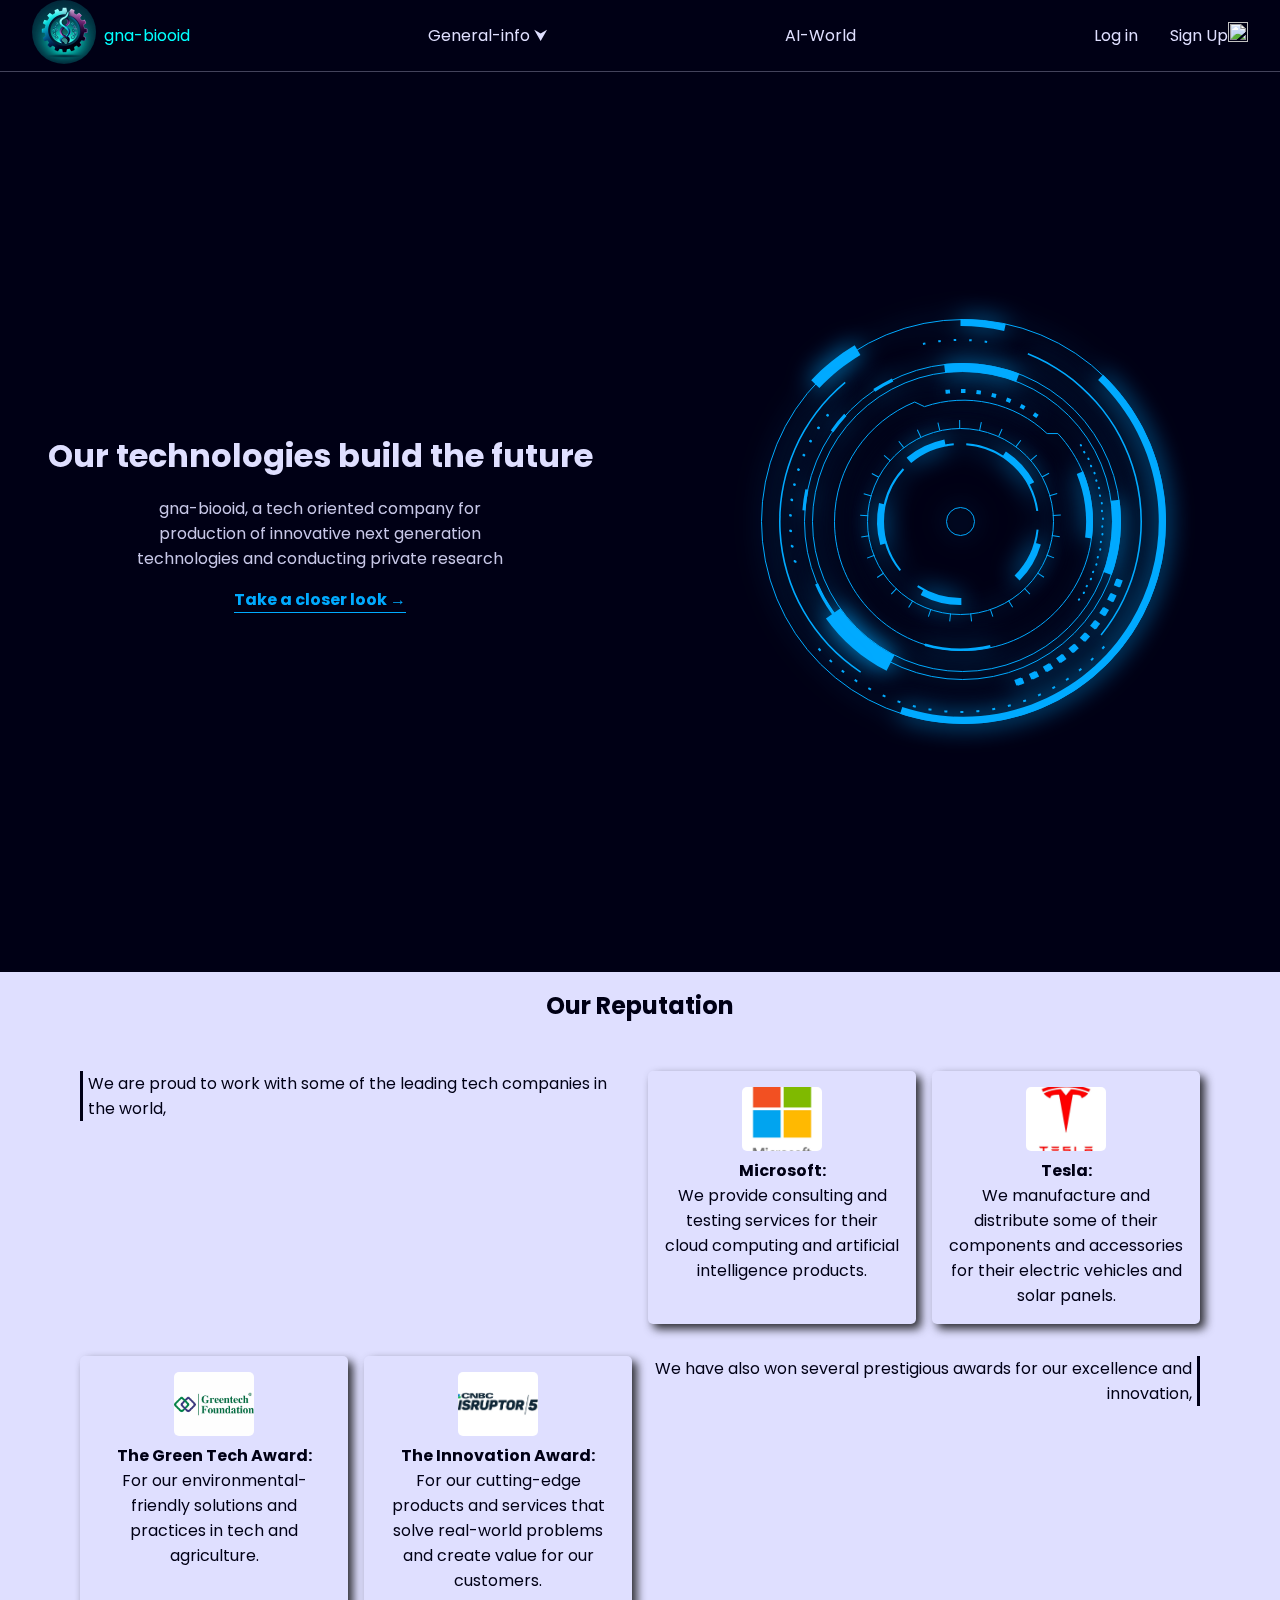
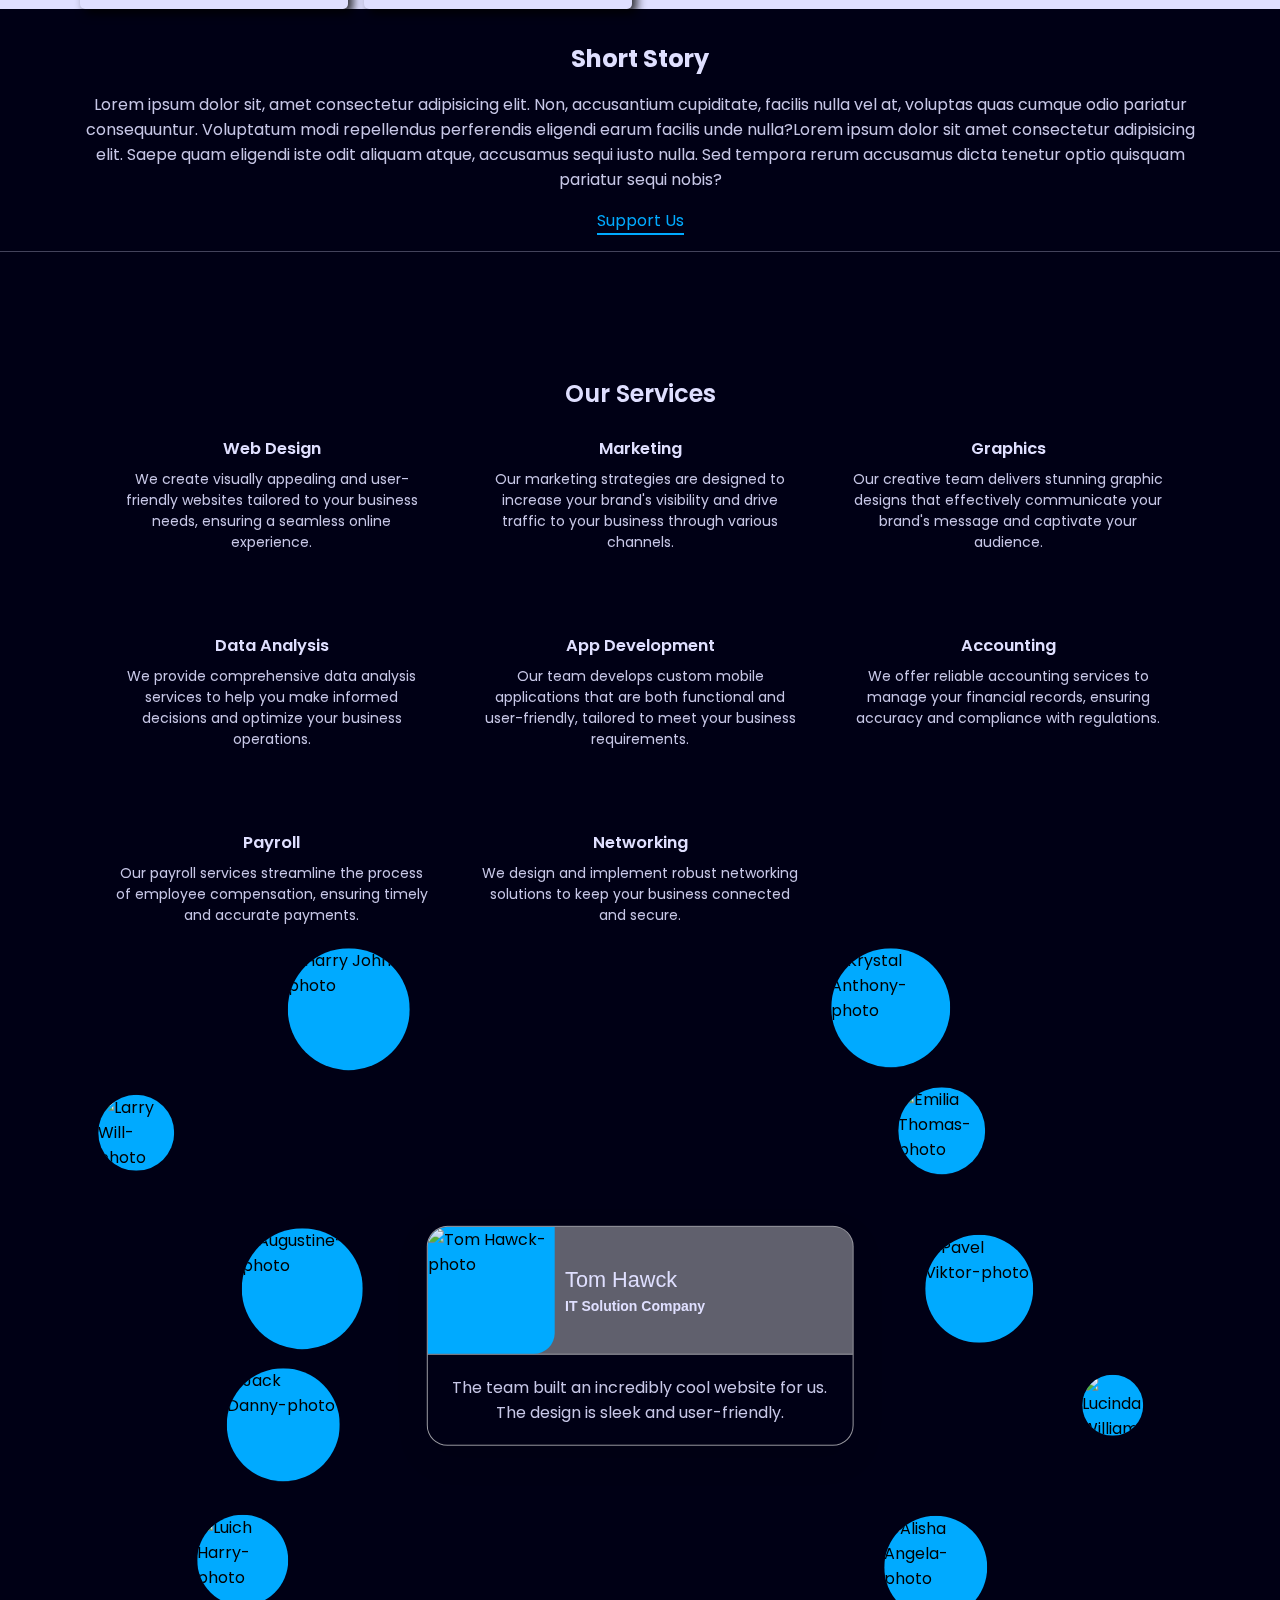
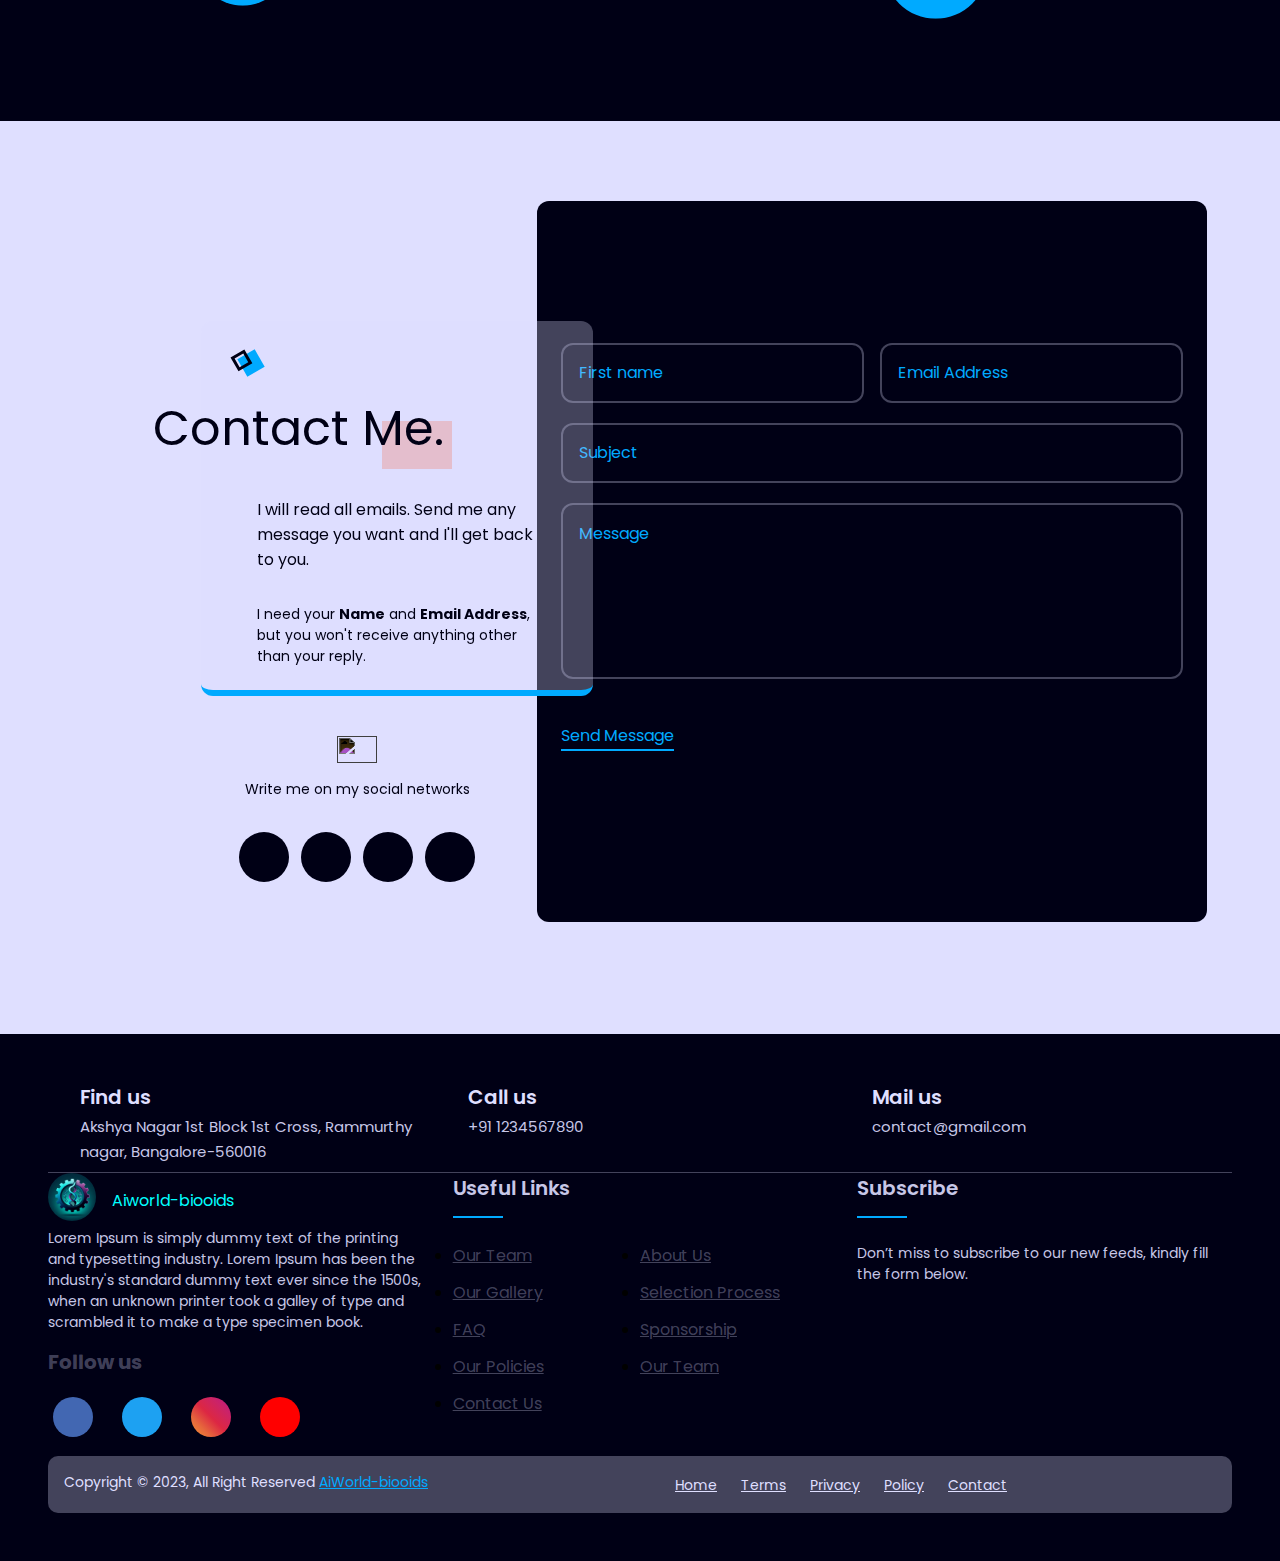
==== commit 9219f311: ""Updated CSS and HTML files in mainSection: modified padding, width, and font sizes; replaced font i" ====
--- a/frontEnd/mainSection/index.html
+++ b/frontEnd/mainSection/index.html
@@ -1046,8 +1046,7 @@
                     class="contact__social-link"
                     rel="noopener"
                   >
-                    <i class="ri-facebook-circle-line"></i>
-                    <p>fac</p>
+                    <i class="fa-brands fa-facebook"></i>
                   </a>
 
                   <a
@@ -1055,9 +1054,7 @@
                     target="_blank"
                     class="contact__social-link"
                     rel="noopener"
-                  >
-                    <i class="ri-instagram-line"></i>
-                    <p>Ins</p>
+                    ><i class="fa-brands fa-instagram"></i>
                   </a>
 
                   <a
@@ -1066,7 +1063,15 @@
                     class="contact__social-link"
                     rel="noopener"
                   >
-                    <i class="ri-linkedin-box-line">Lin</i>
+                    <i class="fa-brands fa-whatsapp"></i>
+                  </a>
+                  <a
+                    href="https://www.linkedin.com/"
+                    target="_blank"
+                    class="contact__social-link"
+                    rel="noopener"
+                  >
+                    <i class="fa-brands fa-discord"></i>
                   </a>
                 </div>
               </div>
@@ -1076,7 +1081,7 @@
       </section>
     </main>
 
-    <!-- <footer class="footer-section">
+    <footer class="footer-section">
       <div class="container">
         <div class="footer-cta pt-5">
           <div class="row">
@@ -1138,16 +1143,16 @@
                   <span>Follow us</span>
                   <ul class="social_icon">
                     <li>
-                      <a href="#"><i class="fa-brands fa-facebook-f">f</i></a>
+                      <a href="#"><i class="fa-brands fa-facebook-f"></i></a>
                     </li>
                     <li>
-                      <a href="#"><i class="fa-brands fa-twitter">t</i></a>
+                      <a href="#"><i class="fa-brands fa-twitter"></i></a>
                     </li>
                     <li>
-                      <a href="#"><i class="fa-brands fa-instagram">i</i></a>
+                      <a href="#"><i class="fa-brands fa-instagram"></i></a>
                     </li>
                     <li>
-                      <a href="#"><i class="fa-brands fa-youtube">y</i></a>
+                      <a href="#"><i class="fa-brands fa-youtube"></i></a>
                     </li>
                   </ul>
                 </div>
@@ -1194,7 +1199,7 @@
               <div class="copyright-text">
                 <p>
                   Copyright &copy; 2023, All Right Reserved
-                  <a href="#">Soumitra Ghosh</a>
+                  <a href="#">AiWorld-biooids</a>
                 </p>
               </div>
             </div>
@@ -1212,7 +1217,7 @@
           </div>
         </div>
       </div>
-    </footer> -->
+    </footer>
 
     <script src="main.js"></script>
   </body>
--- a/frontEnd/mainSection/main.css
+++ b/frontEnd/mainSection/main.css
@@ -131,7 +131,6 @@
   display: flex;
   flex-direction: column;
   gap: 1rem;
-  font-size: 0.7rem;
 }
 .story-text-content > h2 {
   color: var(--anti-background-color);
@@ -165,7 +164,7 @@
 .footer-section {
   background: var(--background-color);
   position: relative;
-  padding: 2rem 5rem;
+  padding: 3rem;
 }
 .footer-cta {
   border-bottom: 1px solid var(--trans-anti-background-color);
@@ -285,13 +284,7 @@
   position: relative;
   overflow: hidden;
 }
-.subscribe-form input {
-  width: 100%;
-  padding: 14px 28px;
-  background: #2e2e2e;
-  border: 1px solid #2e2e2e;
-  color: #fff;
-}
+
 .subscribe-form button {
   position: absolute;
   right: 0;
@@ -307,7 +300,6 @@
 }
 .copyright-area {
   background: var(--trans-anti-background-color);
-  padding: 25px 0;
   padding: 1rem;
   border-radius: 10px;
 }
--- a/frontEnd/mainSection/css/contact.css
+++ b/frontEnd/mainSection/css/contact.css
@@ -24,7 +24,7 @@
 }
 .contact-section {
   background-color: var(--anti-background-color);
-  padding: 0 5rem;
+  padding: 5rem 0;
 }
 .contact-section h1,
 .contact-section h2,
@@ -43,17 +43,12 @@
 }
 
 .contact-section .container {
-  max-width: 1120px;
   margin-inline: 1.5rem;
 }
 
 .contact-section .grid {
   display: grid;
   gap: 1.5rem;
-}
-
-.contact-section .section {
-  padding-block: 4rem 2rem;
 }
 
 .section__title-1,
@@ -319,6 +314,8 @@
   font-size: 1.25rem;
   display: grid;
   place-items: center;
+  width: 50px;
+  height: 50px;
   border-radius: 50%;
   transition: background-color 0.3s;
 }
@@ -350,7 +347,6 @@
 @media screen and (min-width: 576px) {
   .contact__data {
     width: 350px;
-    padding: 4rem 1.5rem;
     margin-inline: auto;
   }
   .contact__container {
@@ -379,9 +375,7 @@
   .container {
     margin-inline: auto;
   }
-  .section {
-    padding-block: 7rem 2rem;
-  }
+
   .section__title-1::after,
   .section__title-2::after {
     width: 70px;
@@ -395,7 +389,6 @@
   .contact__mail {
     grid-column: 2 / 3;
     grid-row: 1 / 3;
-    padding: 7rem 5.5rem 7.5rem;
     margin-top: 0;
   }
   .contact__title {
@@ -428,7 +421,6 @@
     text-align: initial;
   }
   .contact__social-data {
-    flex-direction: row;
     align-items: center;
     column-gap: 1.25rem;
   }
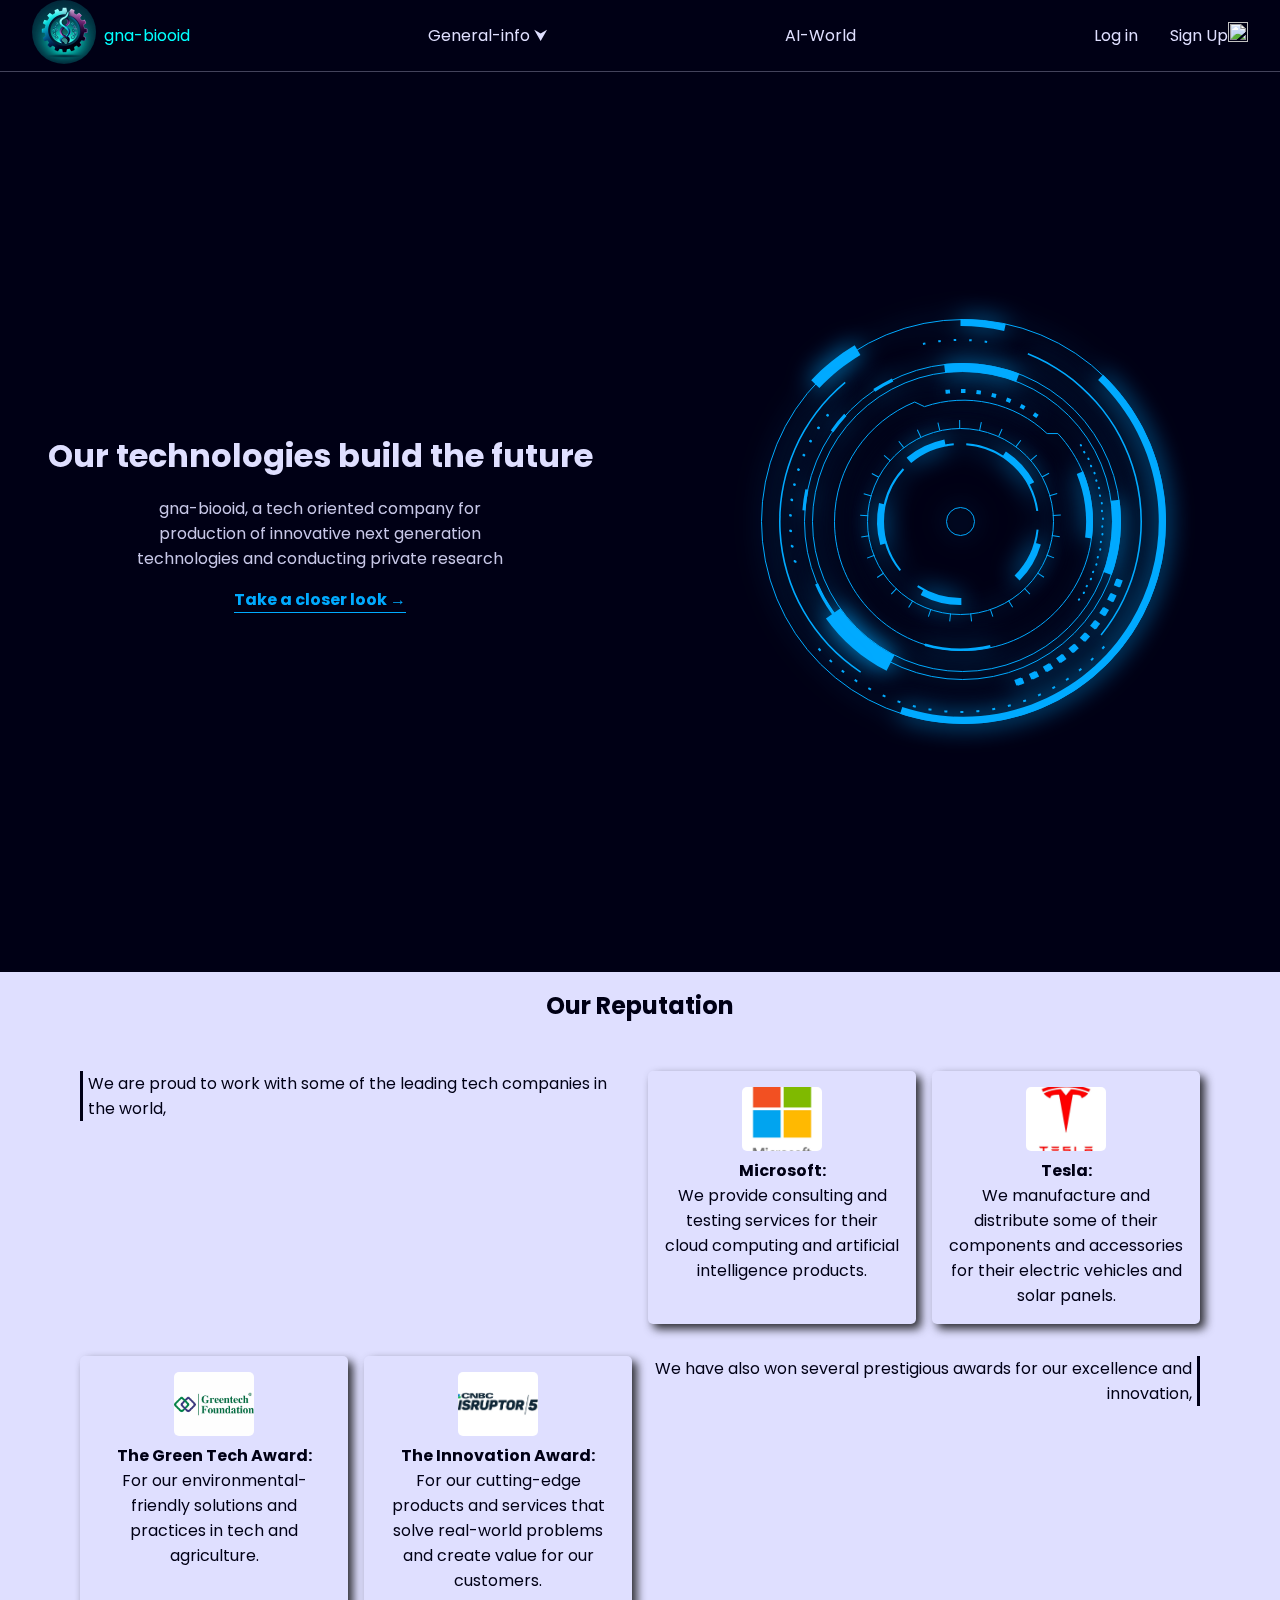
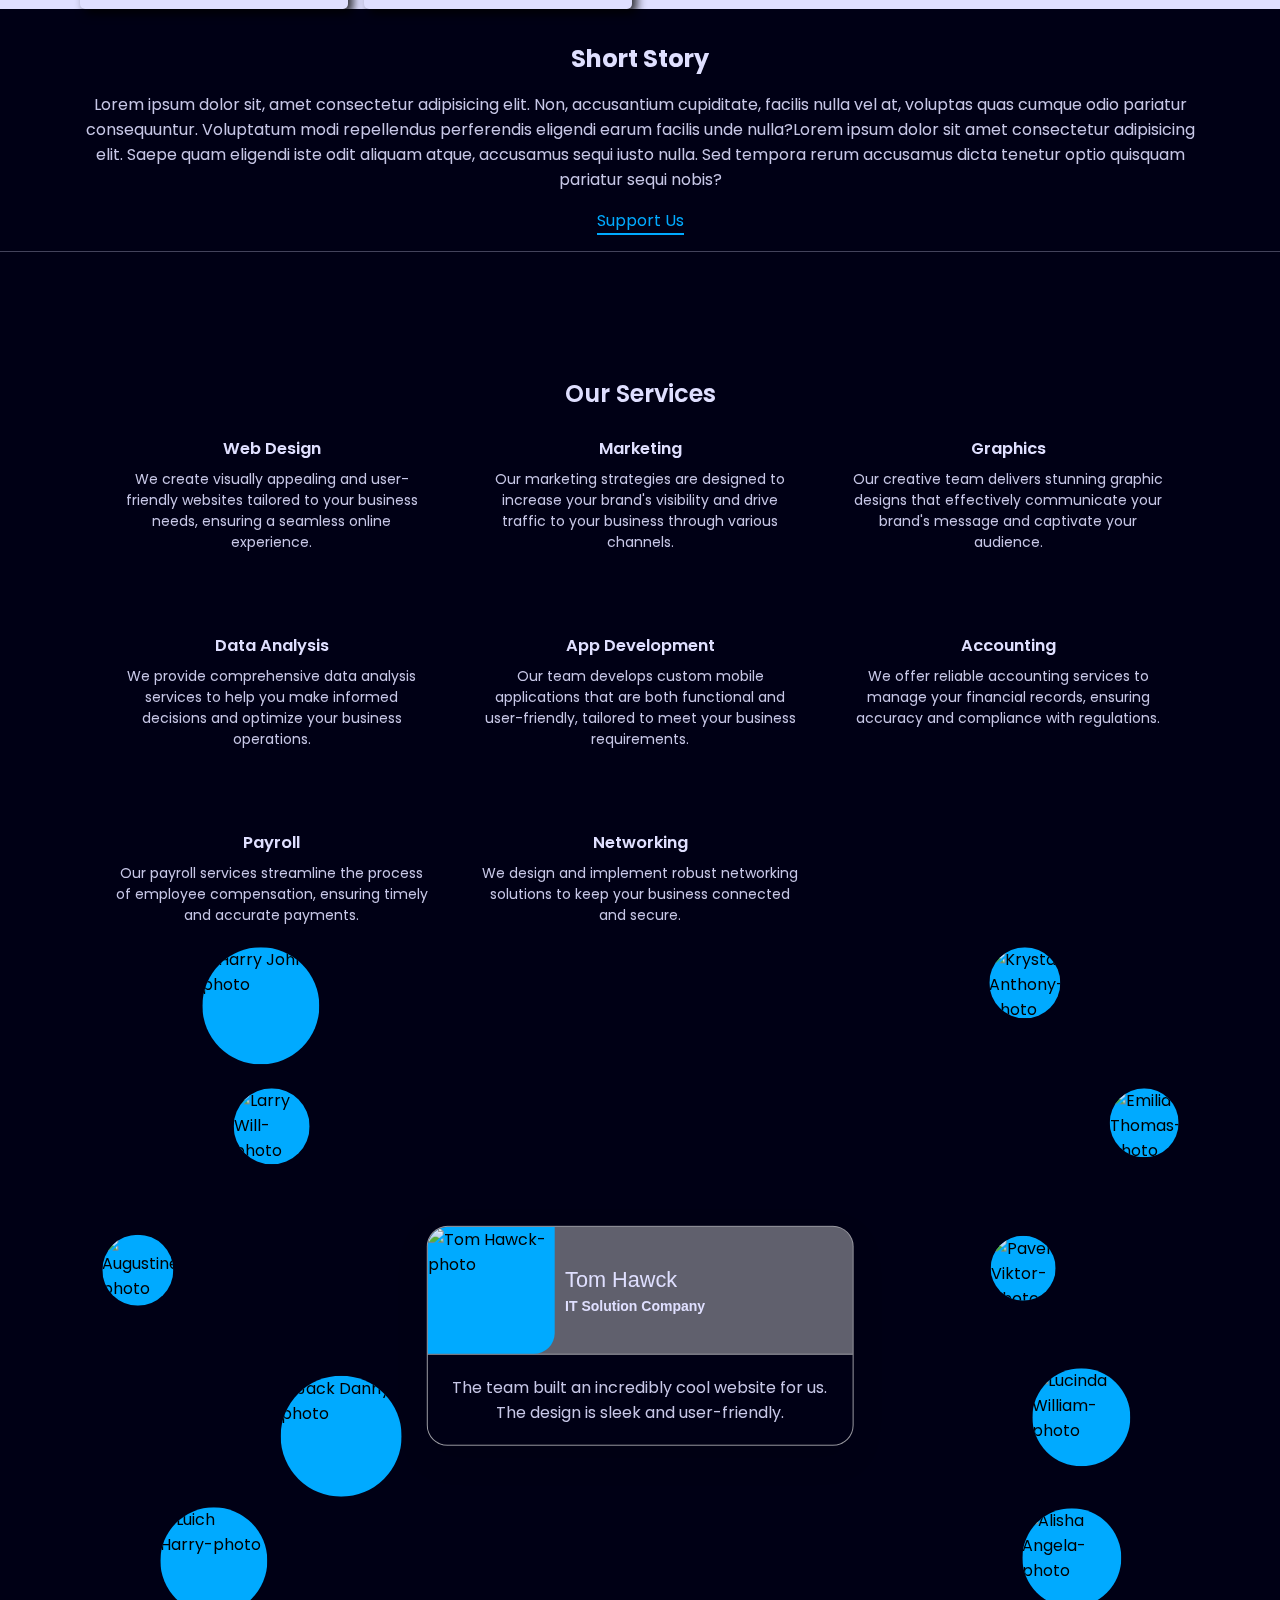
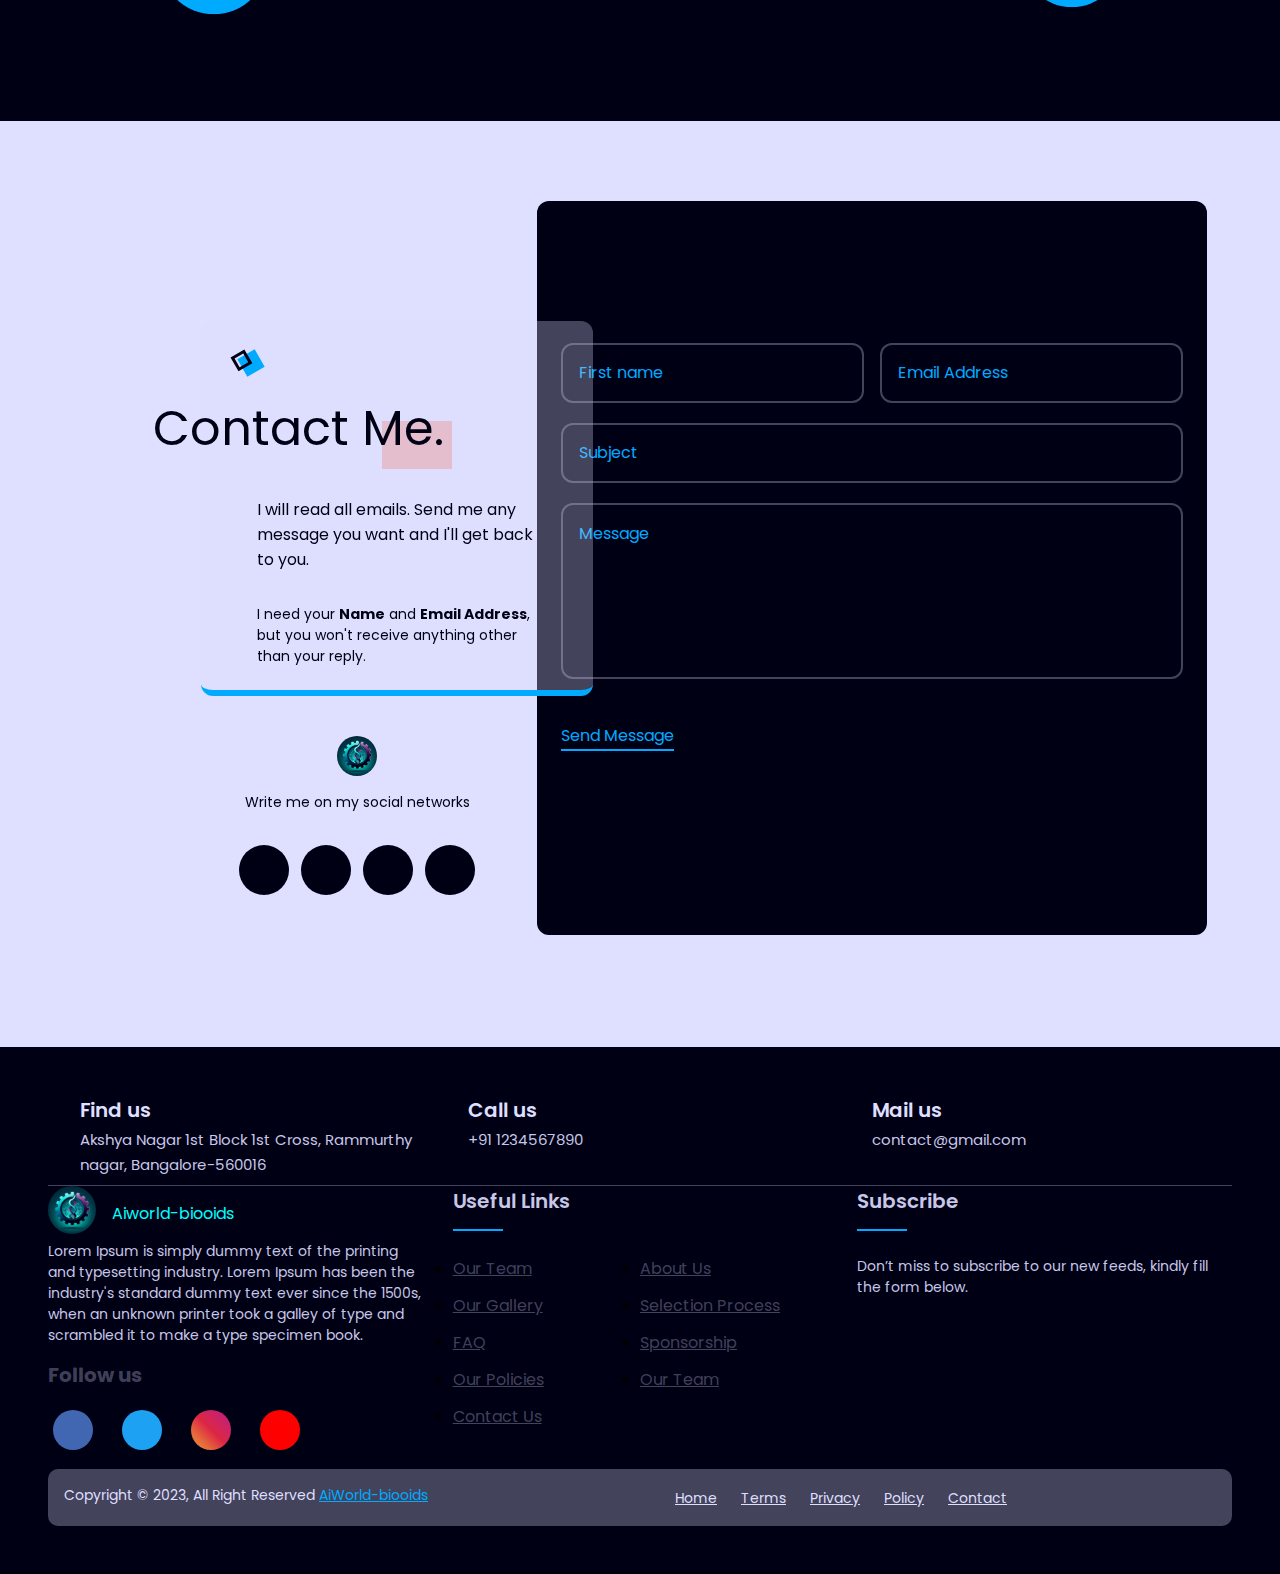
==== commit 43e27667: ""Updated ai.css and ai.html to add new styles and content, removed multiple image elements, and adde" ====
--- a/frontEnd/mainSection/index.html
+++ b/frontEnd/mainSection/index.html
@@ -1027,7 +1027,7 @@
 
             <div class="contact__social">
               <img
-                src="assets/img/curved-arrow.svg"
+                src="./images/xi-biooid.jpg"
                 alt=""
                 class="contact__social-arrow"
               />
--- a/frontEnd/mainSection/css/contact.css
+++ b/frontEnd/mainSection/css/contact.css
@@ -281,6 +281,7 @@
 .contact__social-arrow {
   width: 32px;
   margin: 0 auto;
+  border-radius: 50%;
 }
 
 .contact__social-data {
@@ -360,9 +361,7 @@
   .contact__social {
     background-color: transparent;
   }
-  .contact__social-arrow {
-    filter: invert(1);
-  }
+
   .contact__social-description-1 {
     color: var(--text-color);
   }
